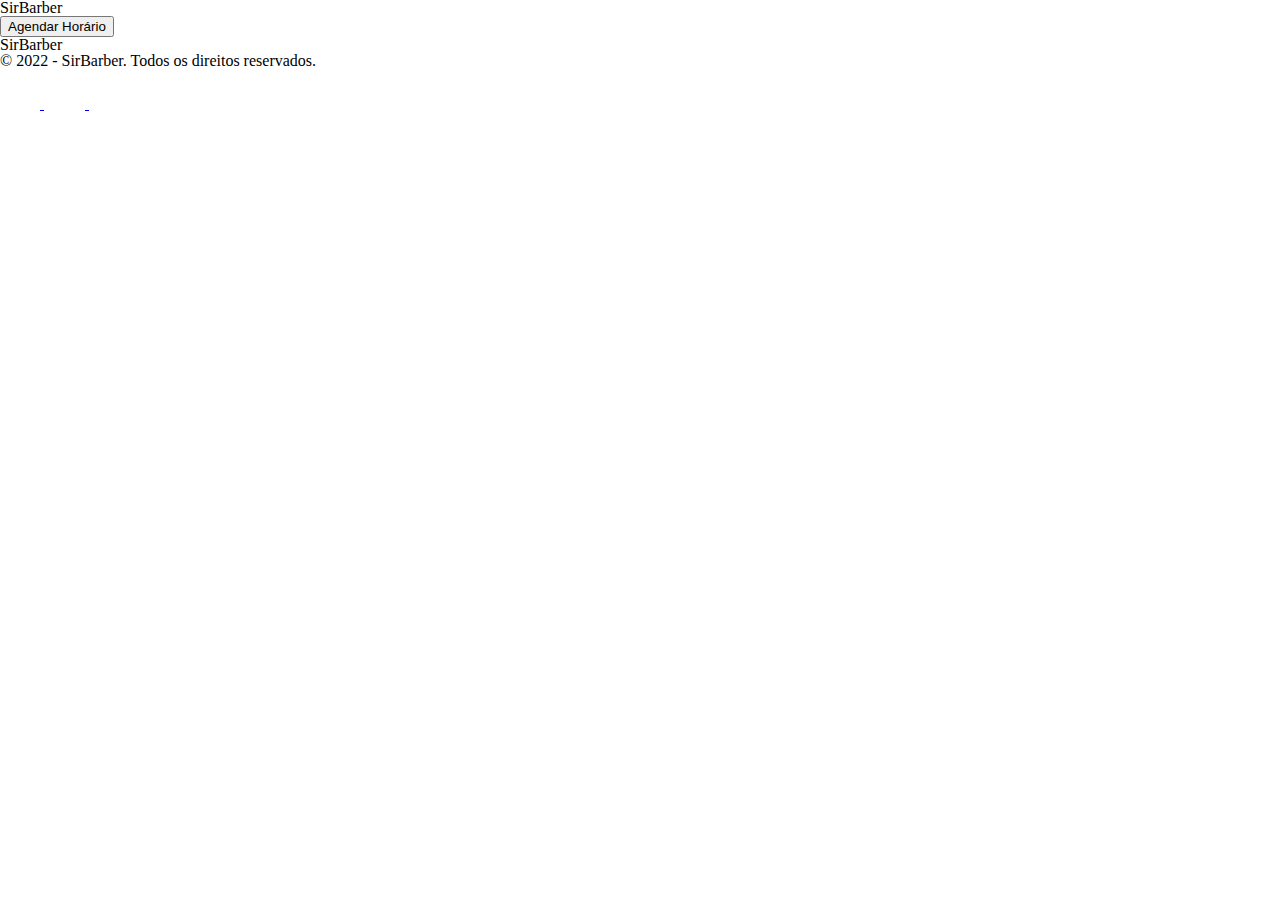
==== barbearia/index.html @ 73e40afb "define main page structure" ====
<!DOCTYPE html>
<html lang="pt-BR">
<head>
    <meta charset="UTF-8">
    <meta http-equiv="X-UA-Compatible" content="IE=edge">
    <meta name="viewport" content="width=device-width, initial-scale=1.0">

    <link rel="preconnect" href="https://fonts.googleapis.com">
    <link rel="preconnect" href="https://fonts.gstatic.com" crossorigin>
    <link href="https://fonts.googleapis.com/css2?family=Manrope:wght@400;800&display=swap" rel="stylesheet"> 
    
    <link rel="stylesheet" href="./css/reset.css">
    <link rel="stylesheet" href="./css/main.css">

    <title>Barbearia</title>
</head>
<body>
    <header>
        <div>SirBarber</div>
        <button class="btn">Agendar Horário</button>
    </header>

    <main>

    </main>

    <footer>
        <div>
            <div>SirBarber</div>
            <span> &copy; 2022 - SirBarber. Todos os direitos reservados.</span>
        </div>
        <div>
            <a href="http://instagramcom">
                <svg width="40" height="40" viewBox="0 0 40 40" fill="none" xmlns="http://www.w3.org/2000/svg">
                    <path d="M27.2361 15.4582C26.9661 15.7283 26.5998 15.88 26.2179 15.88C25.8359 15.88 25.4697 15.7283 25.1996 15.4582C24.9296 15.1882 24.7779 14.8219 24.7779 14.44C24.7779 14.0581 24.9296 13.6918 25.1996 13.4218C25.4697 13.1517 25.8359 13 26.2179 13C26.5998 13 26.9661 13.1517 27.2361 13.4218C27.5062 13.6918 27.6579 14.0581 27.6579 14.44C27.6579 14.8219 27.5062 15.1882 27.2361 15.4582Z" fill="white"/>
                    <path fill-rule="evenodd" clip-rule="evenodd" d="M13.9999 20.602C13.9999 23.911 16.6909 26.602 19.9999 26.602C23.3089 26.602 25.9999 23.911 25.9999 20.602C25.9999 17.293 23.3089 14.602 19.9999 14.602C16.6909 14.602 13.9999 17.293 13.9999 20.602ZM16.9999 20.602C16.9999 18.947 18.3448 17.602 19.9999 17.602C21.6549 17.602 22.9999 18.947 22.9999 20.602C22.9999 22.257 21.6549 23.602 19.9999 23.602C18.3448 23.602 16.9999 22.257 16.9999 20.602Z" fill="white"/>
                    <path fill-rule="evenodd" clip-rule="evenodd" d="M7.99988 26C7.99988 29.084 10.9159 32 13.9999 32H25.9999C29.0839 32 31.9999 29.084 31.9999 26V14C31.9999 10.916 29.0839 8 25.9999 8H13.9999C10.9159 8 7.99988 10.916 7.99988 14V26ZM10.9999 14C10.9999 12.598 12.5979 11 13.9999 11H25.9999C27.4019 11 28.9999 12.598 28.9999 14V26C28.9999 27.402 27.4019 29 25.9999 29H13.9999C12.5699 29 10.9999 27.43 10.9999 26V14Z" fill="white"/>
                    </svg>                                        
            </a>
            <a href="http://facebook.com">
                <svg width="41" height="40" viewBox="0 0 41 40" fill="none" xmlns="http://www.w3.org/2000/svg">
                    <path d="M32.3333 20.0026C32.3338 17.7092 31.6771 15.4638 30.4409 13.532C29.2048 11.6003 27.441 10.0633 25.3584 9.10287C23.2758 8.14249 20.9617 7.799 18.6899 8.11307C16.4181 8.42714 14.2839 9.38562 12.54 10.875C10.7961 12.3644 9.5155 14.3224 8.84985 16.517C8.18419 18.7116 8.16137 21.0511 8.78407 23.2583C9.40677 25.4655 10.6489 27.448 12.3634 28.9712C14.078 30.4943 16.193 31.4943 18.4583 31.8526V23.4706H15.4123V20.0026H18.4583V17.3576C18.3928 16.7404 18.464 16.1163 18.6665 15.5296C18.8691 14.9429 19.1982 14.4079 19.6305 13.9625C20.0629 13.5171 20.5878 13.1722 21.1682 12.9522C21.7486 12.7323 22.3703 12.6426 22.9893 12.6896C23.8893 12.7016 24.7873 12.7796 25.6763 12.9236V15.8806H24.1643C23.9067 15.8468 23.6448 15.8714 23.398 15.9526C23.1512 16.0337 22.9259 16.1694 22.7386 16.3494C22.5513 16.5295 22.407 16.7494 22.3162 16.9928C22.2254 17.2362 22.1906 17.4969 22.2143 17.7556V20.0056H25.5423L25.0103 23.4736H22.2083V31.8606C25.0317 31.414 27.603 29.9741 29.4591 27.8002C31.3153 25.6263 32.3345 22.8612 32.3333 20.0026Z" fill="white"/>
                </svg>                    
            </a>
            <a href="http://twitter.com">
                <svg width="41" height="40" viewBox="0 0 41 40" fill="none" xmlns="http://www.w3.org/2000/svg">
                    <path d="M32.6666 12.25C31.7666 12.7 30.8666 12.85 29.8166 13C30.8666 12.4 31.6166 11.5 31.9166 10.3C31.0166 10.9 29.9666 11.2 28.7666 11.5C27.8666 10.6 26.5166 10 25.1666 10C22.6166 10 20.3666 12.25 20.3666 14.95C20.3666 15.4 20.3666 15.7 20.5166 16C16.4666 15.85 12.7166 13.9 10.3166 10.9C9.86663 11.65 9.71663 12.4 9.71663 13.45C9.71663 15.1 10.6166 16.6 11.9666 17.5C11.2166 17.5 10.4666 17.2 9.71663 16.9C9.71663 19.3 11.3666 21.25 13.6166 21.7C13.1666 21.85 12.7166 21.85 12.2666 21.85C11.9666 21.85 11.6666 21.85 11.3666 21.7C11.9666 23.65 13.7666 25.15 16.0166 25.15C14.3666 26.5 12.2666 27.25 9.86663 27.25H8.66663C10.9166 28.6 13.4666 29.5 16.1666 29.5C25.1666 29.5 30.1166 22 30.1166 15.55V14.95C31.1666 14.2 32.0666 13.3 32.6666 12.25Z" fill="white"/>
                </svg>                                       
            </a>
        </div>
    </footer>

</body>
</html>
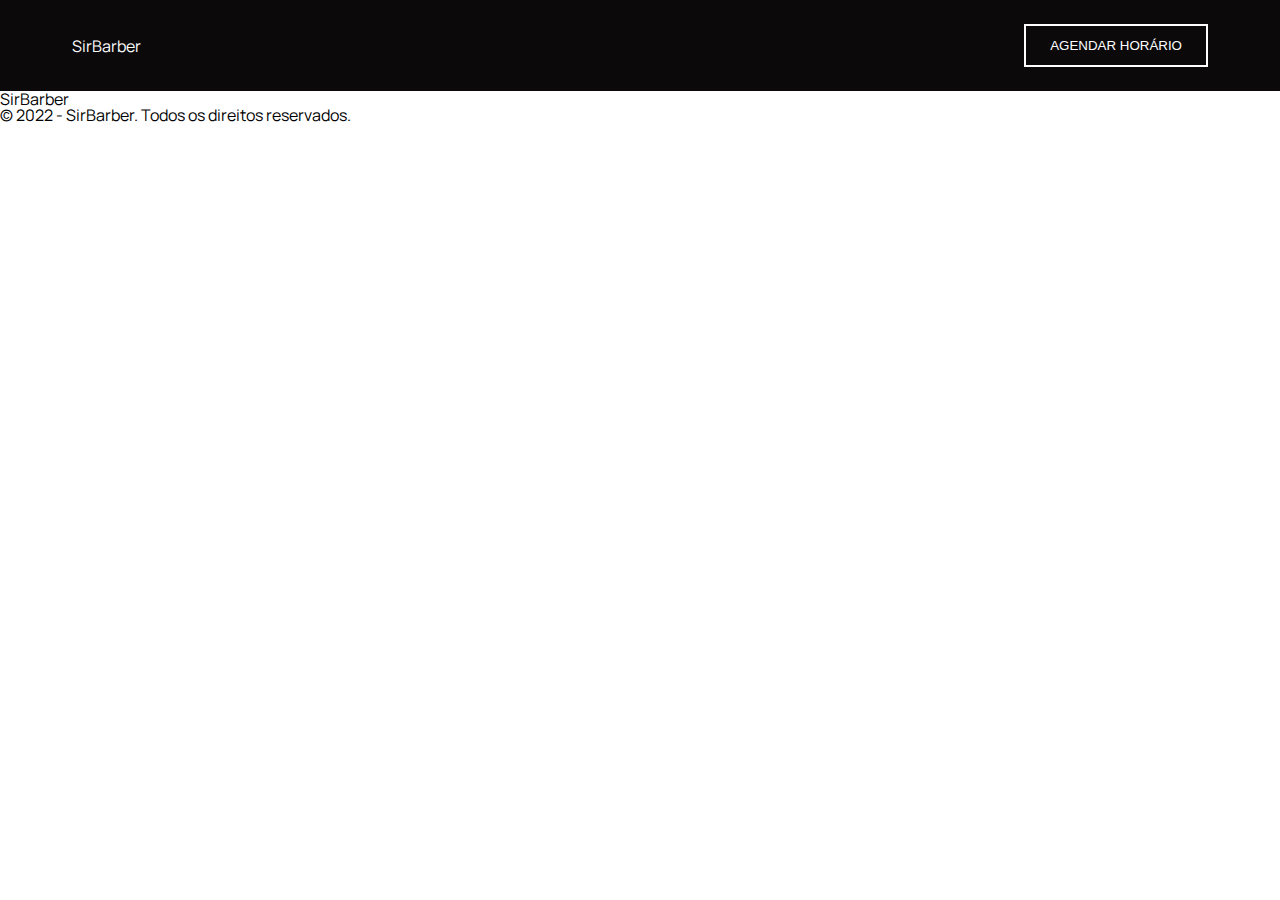
==== commit 570c069b: "add header container" ====
--- a/barbearia/index.html
+++ b/barbearia/index.html
@@ -16,8 +16,10 @@
 </head>
 <body>
     <header>
-        <div>SirBarber</div>
-        <button class="btn">Agendar Horário</button>
+        <div class="container header">
+            <div>SirBarber</div>
+            <button class="btn">Agendar Horário</button>
+        </div>
     </header>
 
     <main>
--- a/barbearia/css/main.css
+++ b/barbearia/css/main.css
@@ -0,0 +1,29 @@
+/* GENERICO */
+body{
+    font-family: 'Manrope', sans-serif;
+}
+
+.btn{
+    padding: 12px 24px;
+    background-color: transparent;
+    color: #FFFFFF;
+    border: 2px solid #FFFFFF;
+    text-transform: uppercase;
+}
+
+.container{
+    max-width: 1280px;
+
+}
+
+/* LAYOUT */
+
+.header {
+    background-color: #0B090A;
+    padding: 24px 72px;
+    color: #FFFFFF;
+
+    display: flex;
+    justify-content: space-between; /* alinha na horizontal */
+    align-items: center; /* alinha na vertical */ /*inverte ao usar column */
+}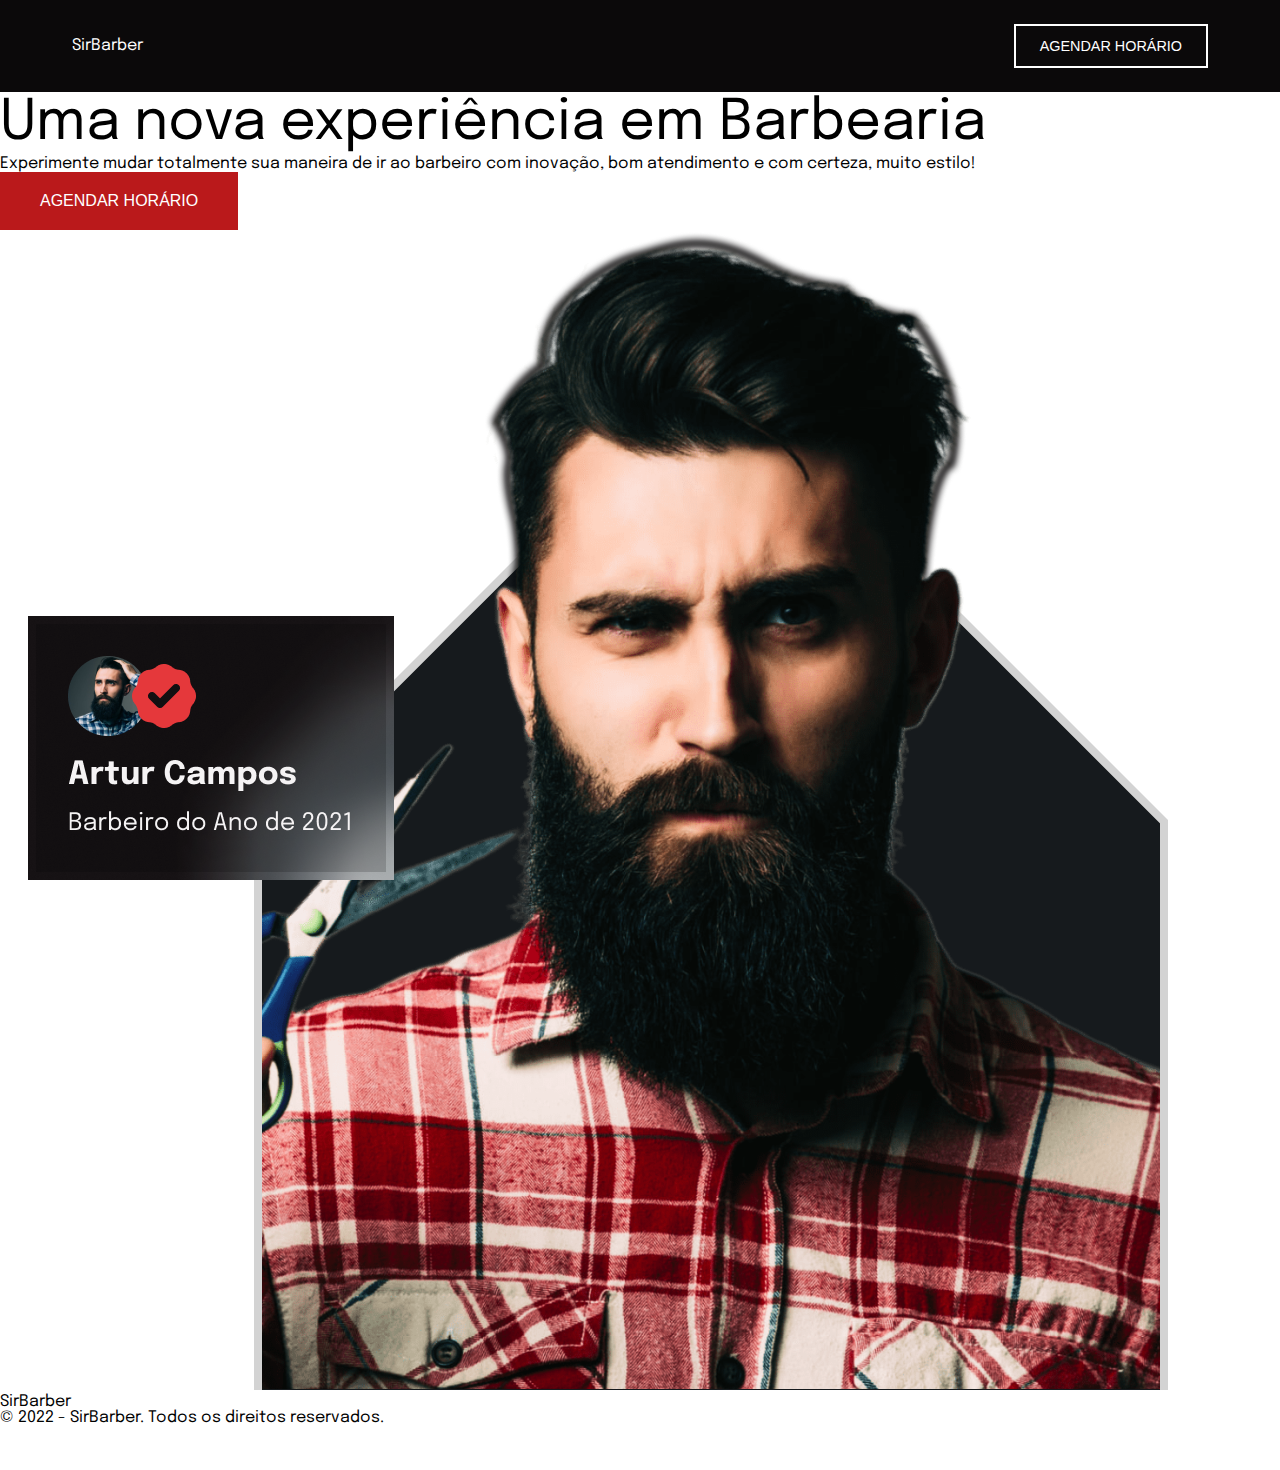
==== commit 4d94347f: "update styles" ====
--- a/barbearia/index.html
+++ b/barbearia/index.html
@@ -7,7 +7,7 @@
 
     <link rel="preconnect" href="https://fonts.googleapis.com">
     <link rel="preconnect" href="https://fonts.gstatic.com" crossorigin>
-    <link href="https://fonts.googleapis.com/css2?family=Manrope:wght@400;800&display=swap" rel="stylesheet"> 
+    <link href="https://fonts.googleapis.com/css2?family=Epilogue:wght@400;700&display=swap" rel="stylesheet">
     
     <link rel="stylesheet" href="./css/reset.css">
     <link rel="stylesheet" href="./css/main.css">
@@ -15,14 +15,25 @@
     <title>Barbearia</title>
 </head>
 <body>
-    <header>
+    <header id="header-container">
         <div class="container header">
             <div>SirBarber</div>
-            <button class="btn">Agendar Horário</button>
+            <button class="btn btn-sm btn-outline">Agendar Horário</button>
         </div>
     </header>
 
     <main>
+        <section id="hero">
+            <div class="hero-text">
+                <h1 class="hero-text__title">Uma nova experiência em Barbearia</h1>
+                <p>Experimente mudar totalmente sua maneira de ir ao barbeiro com inovação, bom atendimento e com certeza, muito estilo!</p>
+                <button class="btn btn-primary ">Agendar Horário</button>
+            </div>
+
+            <div class="hero-img">
+                <img src="./img/img-hero-barber-desktop.png"
+            </div>
+        </section>
 
     </main>
 
--- a/barbearia/css/main.css
+++ b/barbearia/css/main.css
@@ -1,29 +1,47 @@
 /* GENERICO */
 body{
-    font-family: 'Manrope', sans-serif;
+    font-family: 'Epilogue', sans-serif;
 }
 
 .btn{
+    padding: 20px 40px;
+    color: #FFFFFF;
+    text-transform: uppercase;
+    font-size: 1rem;
+}
+.btn-sm{
     padding: 12px 24px;
+    font-size: 0.9rem;
+}
+
+.btn-primary{
+    background-color: #ba191b;
+}
+.btn-outline{
+    border: 2px solid #FFFFFF;
     background-color: transparent;
-    color: #FFFFFF;
-    border: 2px solid #FFFFFF;
-    text-transform: uppercase;
 }
 
 .container{
     max-width: 1280px;
-
+    margin: 0 auto; /* divide o espaço igualmente nas laterias (0 é topo e fundo sem espaço) */
 }
 
 /* LAYOUT */
-
+#header-container{
+    background-color: #0B090A;
+}
 .header {
-    background-color: #0B090A;
     padding: 24px 72px;
     color: #FFFFFF;
 
     display: flex;
     justify-content: space-between; /* alinha na horizontal */
     align-items: center; /* alinha na vertical */ /*inverte ao usar column */
+}
+
+/* HERO SECTION  */
+.hero-text__title{
+    font-size: 56px;
+    line-height: 64px;
 }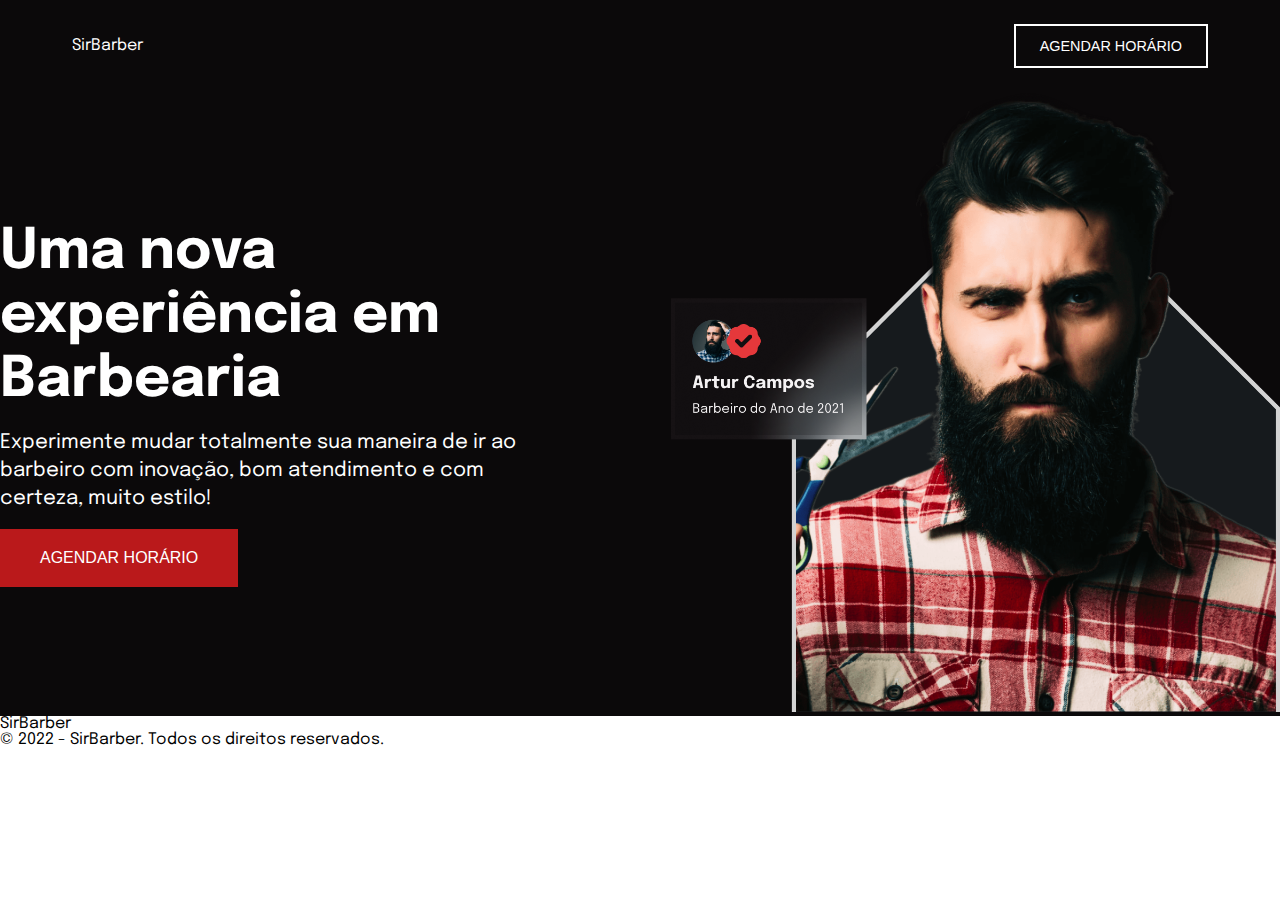
==== commit 90a6d5ab: "finish hero section style" ====
--- a/barbearia/index.html
+++ b/barbearia/index.html
@@ -23,15 +23,16 @@
     </header>
 
     <main>
-        <section id="hero">
-            <div class="hero-text">
-                <h1 class="hero-text__title">Uma nova experiência em Barbearia</h1>
-                <p>Experimente mudar totalmente sua maneira de ir ao barbeiro com inovação, bom atendimento e com certeza, muito estilo!</p>
-                <button class="btn btn-primary ">Agendar Horário</button>
-            </div>
-
-            <div class="hero-img">
-                <img src="./img/img-hero-barber-desktop.png"
+        <section id="hero-container">
+            <div class="container hero">
+                <div class="hero-text">
+                    <h1 class="hero-text__title">Uma nova experiência em Barbearia</h1>
+                    <p class="hero-text__subtitle">Experimente mudar totalmente sua maneira de ir ao barbeiro com inovação, bom atendimento e com certeza, muito estilo!</p>
+                    <button class="btn btn-primary ">Agendar Horário</button>
+                </div>
+                <div class="hero-img">
+                    <img src="./img/img-hero-barber-desktop.png"
+                </div>
             </div>
         </section>
 
--- a/barbearia/css/main.css
+++ b/barbearia/css/main.css
@@ -41,7 +41,41 @@
 }
 
 /* HERO SECTION  */
+#hero-container{
+    background-color: #0B090A;
+    color:#FFFFFF;
+
+}
+
+.hero {
+    display: flex;
+    align-items: center;
+    gap: 32px;
+}
+
+.hero-text, .hero-img{
+    flex: 1;
+}
+
+.hero-img img{
+    max-width: 100%;
+}
+
+.hero-text{
+    display: flex;
+    flex-direction: column;
+    align-items: flex-start;
+    gap: 16px;
+}
+
 .hero-text__title{
     font-size: 56px;
     line-height: 64px;
+    font-weight: 700;
+}
+
+.hero-text__subtitle{
+    font-size: 20px;
+    line-height: 28px;
+    max-width: 520px;
 }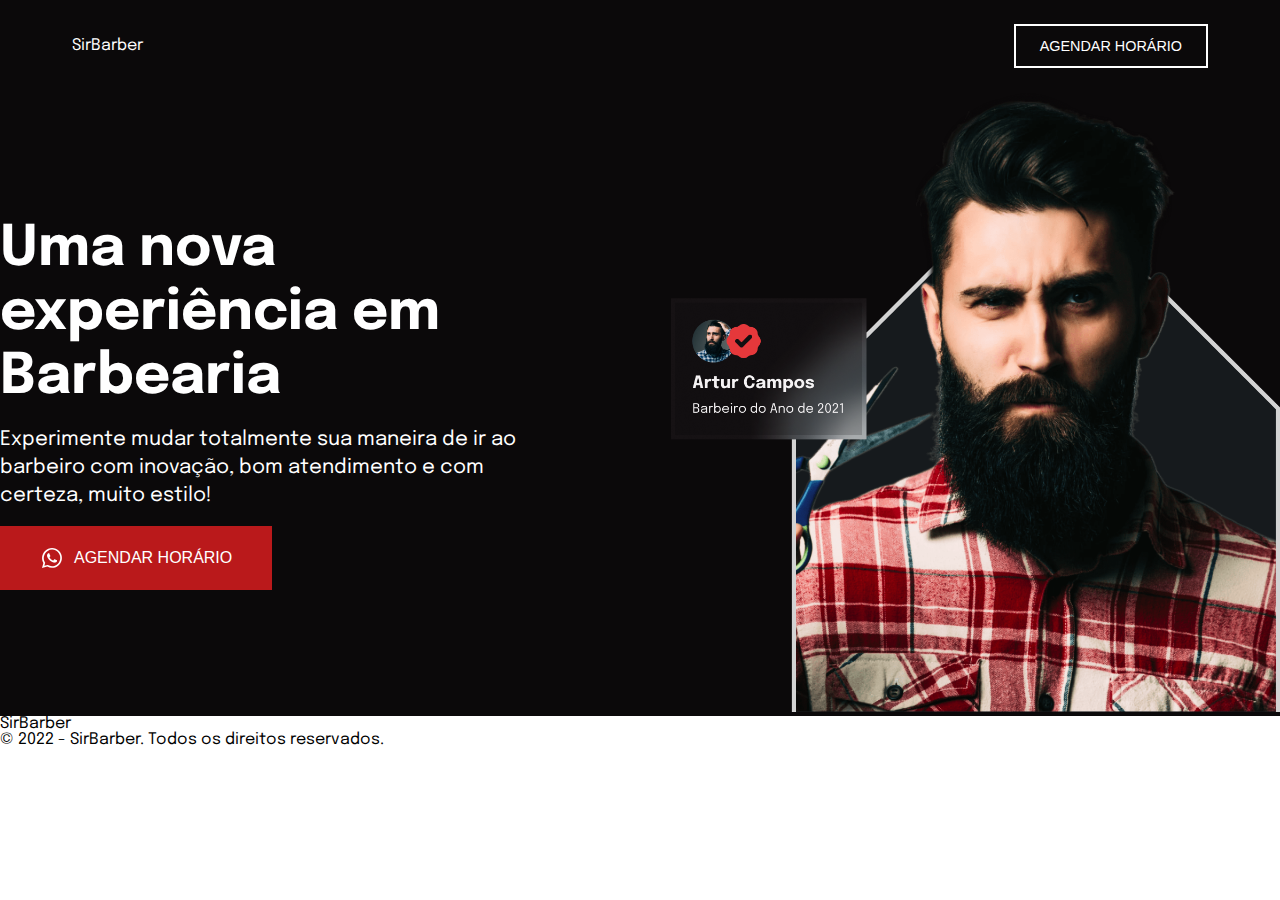
==== commit 6d7073a1: "adds wpp logo inside btn" ====
--- a/barbearia/index.html
+++ b/barbearia/index.html
@@ -28,7 +28,13 @@
                 <div class="hero-text">
                     <h1 class="hero-text__title">Uma nova experiência em Barbearia</h1>
                     <p class="hero-text__subtitle">Experimente mudar totalmente sua maneira de ir ao barbeiro com inovação, bom atendimento e com certeza, muito estilo!</p>
-                    <button class="btn btn-primary ">Agendar Horário</button>
+                    <button class="btn btn-primary ">
+                        <svg width="24" height="24" viewBox="0 0 24 24" fill="none" xmlns="http://www.w3.org/2000/svg">
+                            <path d="M16.6004 14C16.4004 13.9 15.1004 13.3 14.9004 13.2C14.7004 13.1 14.5004 13.1 14.3004 13.3C14.1004 13.5 13.7004 14.1 13.5004 14.3C13.4004 14.5 13.2004 14.5 13.0004 14.4C12.3004 14.1 11.6004 13.7 11.0004 13.2C10.5004 12.7 10.0004 12.1 9.60039 11.5C9.50039 11.3 9.60039 11.1 9.70039 11C9.80039 10.9 9.90039 10.7 10.1004 10.6C10.2004 10.5 10.3004 10.3 10.3004 10.2C10.4004 10.1 10.4004 9.90004 10.3004 9.80004C10.2004 9.70004 9.70039 8.50004 9.50039 8.00004C9.40039 7.30004 9.20039 7.30004 9.00039 7.30004C8.90039 7.30004 8.70039 7.30004 8.50039 7.30004C8.30039 7.30004 8.00039 7.50004 7.90039 7.60004C7.30039 8.20004 7.00039 8.90004 7.00039 9.70004C7.10039 10.6 7.40039 11.5 8.00039 12.3C9.10039 13.9 10.5004 15.2 12.2004 16C12.7004 16.2 13.1004 16.4 13.6004 16.5C14.1004 16.7 14.6004 16.7 15.2004 16.6C15.9004 16.5 16.5004 16 16.9004 15.4C17.1004 15 17.1004 14.6 17.0004 14.2C17.0004 14.2 16.8004 14.1 16.6004 14ZM19.1004 4.90004C15.2004 1.00004 8.90039 1.00004 5.00039 4.90004C1.80039 8.10004 1.20039 13 3.40039 16.9L2.00039 22L7.30039 20.6C8.80039 21.4 10.4004 21.8 12.0004 21.8C17.5004 21.8 21.9004 17.4 21.9004 11.9C22.0004 9.30004 20.9004 6.80004 19.1004 4.90004ZM16.4004 18.9C15.1004 19.7 13.6004 20.2 12.0004 20.2C10.5004 20.2 9.10039 19.8 7.80039 19.1L7.50039 18.9L4.40039 19.7L5.20039 16.7L5.00039 16.4C2.60039 12.4 3.80039 7.40004 7.70039 4.90004C11.6004 2.40004 16.6004 3.70004 19.0004 7.50004C21.4004 11.4 20.3004 16.5 16.4004 18.9Z" fill="white"/>
+                            </svg>
+                            
+                        Agendar Horário
+                    </button>
                 </div>
                 <div class="hero-img">
                     <img src="./img/img-hero-barber-desktop.png"
--- a/barbearia/css/main.css
+++ b/barbearia/css/main.css
@@ -16,6 +16,10 @@
 
 .btn-primary{
     background-color: #ba191b;
+
+    display: flex;
+    align-items: center;
+    gap: 10px;
 }
 .btn-outline{
     border: 2px solid #FFFFFF;
@@ -78,4 +82,4 @@
     font-size: 20px;
     line-height: 28px;
     max-width: 520px;
-}+}
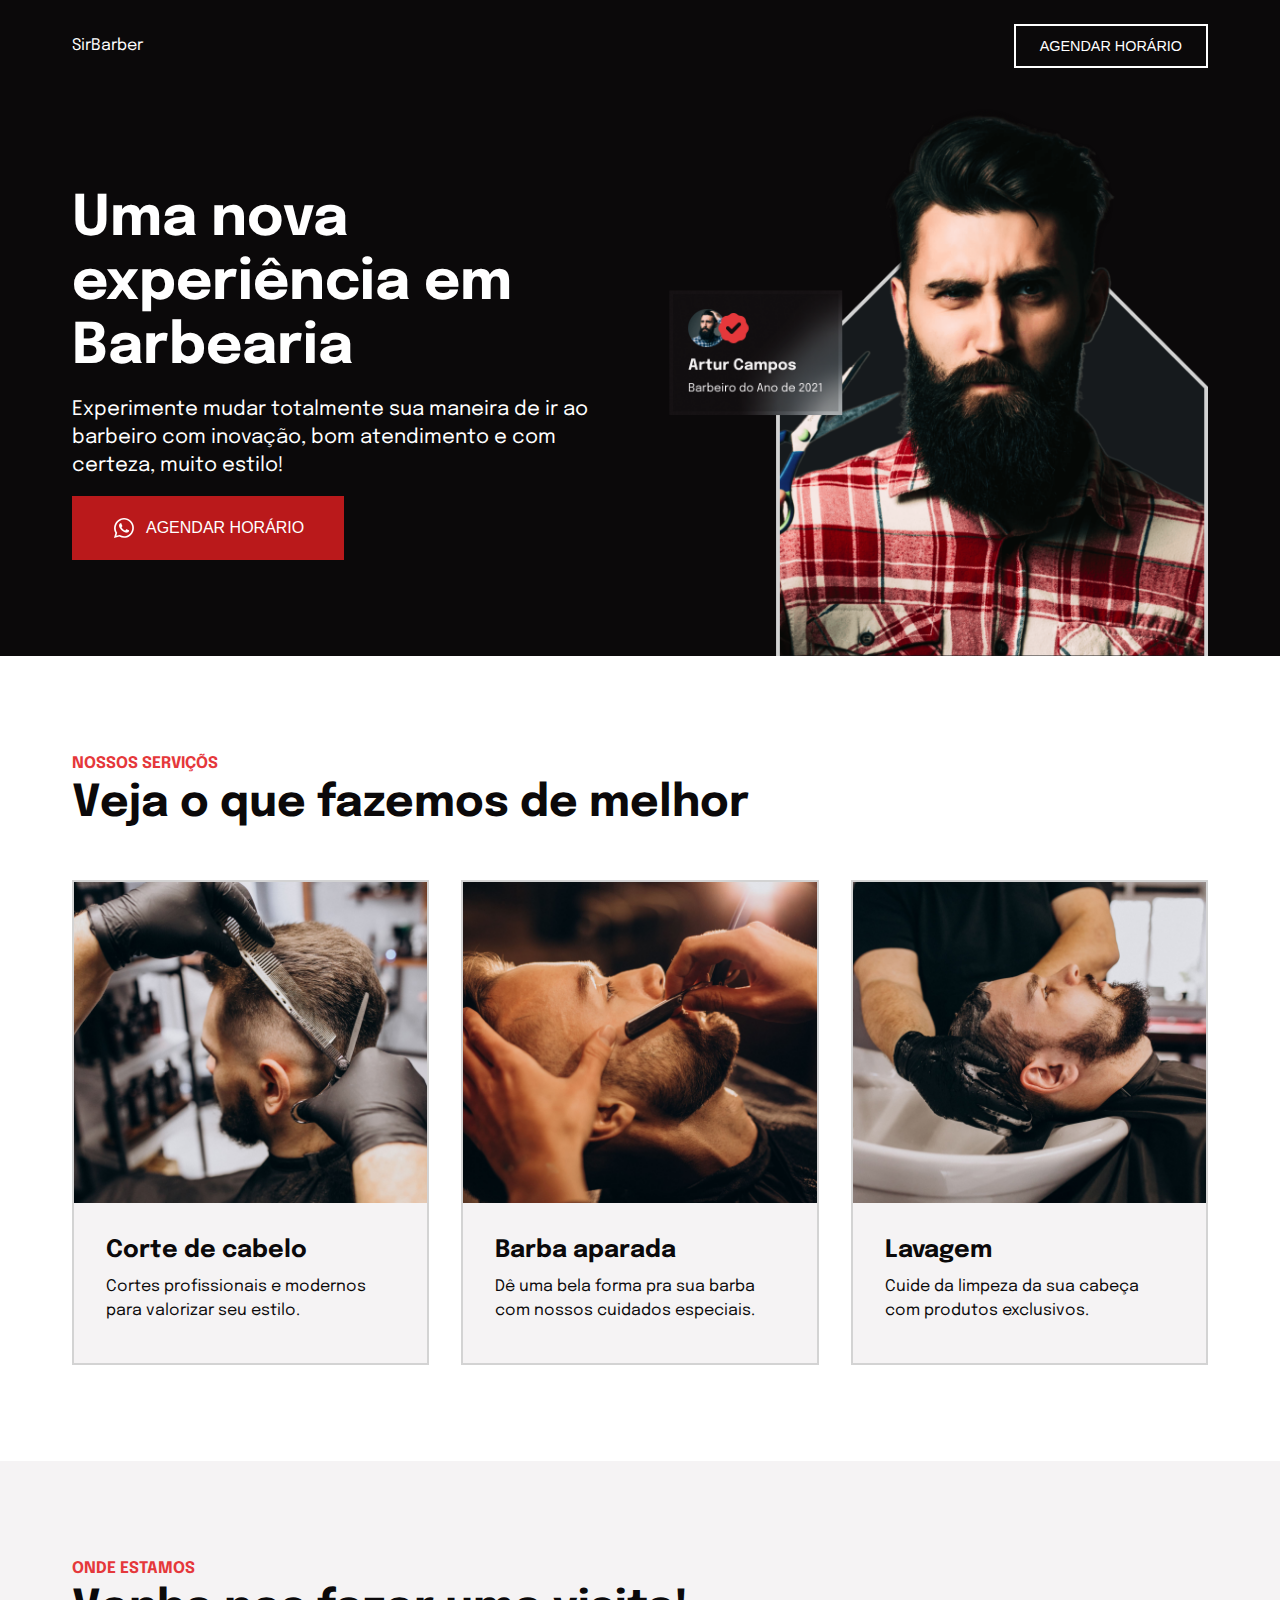
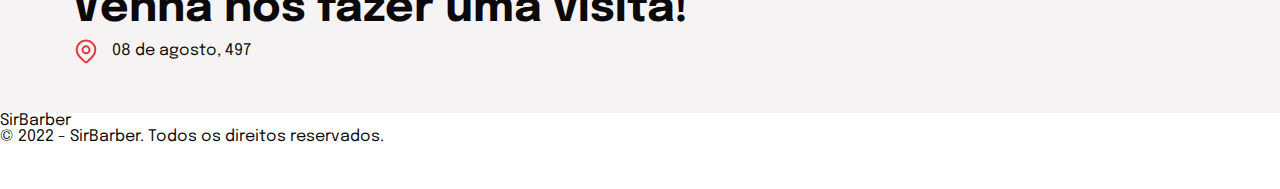
==== commit e1245794: "adds services list and location list" ====
--- a/barbearia/index.html
+++ b/barbearia/index.html
@@ -42,6 +42,60 @@
             </div>
         </section>
 
+        <section id="services-container">
+            <div class="container services">
+                <header>
+                    <span class="overtitle">Nossos Serviçõs</span>
+                    <h2 class="title">Veja o que fazemos de melhor</h2>
+                </header>
+                <div class="services-list">
+
+                    <div class="service-card">
+                        <img src="./img/img-card-01-desktop.png" />
+                        <div class="service-card__text">
+                            <h3>Corte de cabelo</h3>
+                            <p>Cortes profissionais e modernos para valorizar seu estilo.</p>
+                        </div>
+                    </div>
+
+                    <div class="service-card">
+                        <img src="./img/img-card-02-desktop.png" />
+                        <div class="service-card__text">
+                            <h3>Barba aparada</h3>
+                            <p>Dê uma bela forma pra sua barba com nossos cuidados especiais. </p>
+                        </div>
+                    </div>
+
+                    <div class="service-card">
+                        <img src="./img/img-card-03-desktop.png" />
+                        <div class="service-card__text">
+                            <h3>Lavagem</h3>
+                            <p>Cuide da limpeza da sua cabeça com produtos exclusivos.</p>
+                        </div>
+                    </div>
+
+                </div>
+            </div>
+        </section>
+
+        <section id="location-container">
+            <div class="container location">
+                <header>
+                    <span class="overtitle">ONDE ESTAMOS</span>
+                    <h2 class="title">Venha nos fazer uma visita!</h2>
+                    <address>
+                        <svg width="28" height="28" viewBox="0 0 28 28" fill="none" xmlns="http://www.w3.org/2000/svg">
+                            <path d="M20.5997 19.433C19.451 20.5817 16.9847 23.048 15.4137 24.6189C14.6327 25.4 13.3679 25.4005 12.5868 24.6195C11.0427 23.0753 8.62592 20.6586 7.40033 19.433C3.75544 15.7881 3.75544 9.87856 7.40033 6.23367C11.0452 2.58878 16.9548 2.58878 20.5997 6.23367C24.2446 9.87856 24.2446 15.7881 20.5997 19.433Z" stroke="#E5383B" stroke-width="2" stroke-linecap="round" stroke-linejoin="round"/>
+                            <path d="M17.5 12.8333C17.5 14.7663 15.933 16.3333 14 16.3333C12.067 16.3333 10.5 14.7663 10.5 12.8333C10.5 10.9003 12.067 9.33333 14 9.33333C15.933 9.33333 17.5 10.9003 17.5 12.8333Z" stroke="#E5383B" stroke-width="2" stroke-linecap="round" stroke-linejoin="round"/>
+                            </svg>
+                            
+                        <span> 08 de agosto, 497</span>
+                    </address>
+                </header>
+            </div>
+        </section>
+
+
     </main>
 
     <footer>
--- a/barbearia/css/main.css
+++ b/barbearia/css/main.css
@@ -1,6 +1,7 @@
 /* GENERICO */
 body{
     font-family: 'Epilogue', sans-serif;
+    color: #0B090A;
 }
 
 .btn{
@@ -31,6 +32,19 @@
     margin: 0 auto; /* divide o espaço igualmente nas laterias (0 é topo e fundo sem espaço) */
 }
 
+.overtitle{
+    color: #E5383B;
+    font-size: 16px;
+    line-height: 24px;
+    font-weight: 700;
+    text-transform: uppercase;
+}
+
+.title{
+    font-size: 44px;
+    line-height: 56px;
+    font-weight: 700;
+}
 /* LAYOUT */
 #header-container{
     background-color: #0B090A;
@@ -48,7 +62,7 @@
 #hero-container{
     background-color: #0B090A;
     color:#FFFFFF;
-
+    padding: 0px 72px;
 }
 
 .hero {
@@ -57,19 +71,22 @@
     gap: 32px;
 }
 
-.hero-text, .hero-img{
+.hero-text{
     flex: 1;
+    display: flex;
+    flex-direction: column;
+    align-items: flex-start;
+    gap: 16px;
+    padding: 96px 0px;
+}
+
+.hero-img{
+    flex: 1;
+    align-self: flex-end;
 }
 
 .hero-img img{
     max-width: 100%;
-}
-
-.hero-text{
-    display: flex;
-    flex-direction: column;
-    align-items: flex-start;
-    gap: 16px;
 }
 
 .hero-text__title{
@@ -83,3 +100,58 @@
     line-height: 28px;
     max-width: 520px;
 }
+
+/* SERVICES SECTION */
+#services-container{
+    padding: 96px 72px;
+}
+
+.services-list{
+    margin-top: 48px;
+    display: flex;
+    gap: 32px;
+}
+
+.service-card{
+    background-color: #F5F3F4;
+    border: 2px solid #D3D3D3;
+    
+    /* width: 400px; */
+    
+}
+.service-card img{
+    width: 100%;
+}
+
+.service-card__text {
+    padding: 32px;
+}
+
+.service-card__text h3{
+    font-size: 24px;
+    font-weight: 700;
+    line-height: 32px;
+    margin-bottom: 8px;
+}
+
+.service-card__text p{
+    font-size: 16px;
+    line-height: 24px;
+    margin-bottom: 8px;
+}
+
+/* LOCATION SECTION */
+
+#location-container{
+    background-color: #F5F3F4;
+    padding: 48px 24px 0;
+}
+#location-container header{
+    padding: 48px;
+}
+
+#location-container address{
+    display: flex;
+    align-items: center;
+    gap: 12px;
+}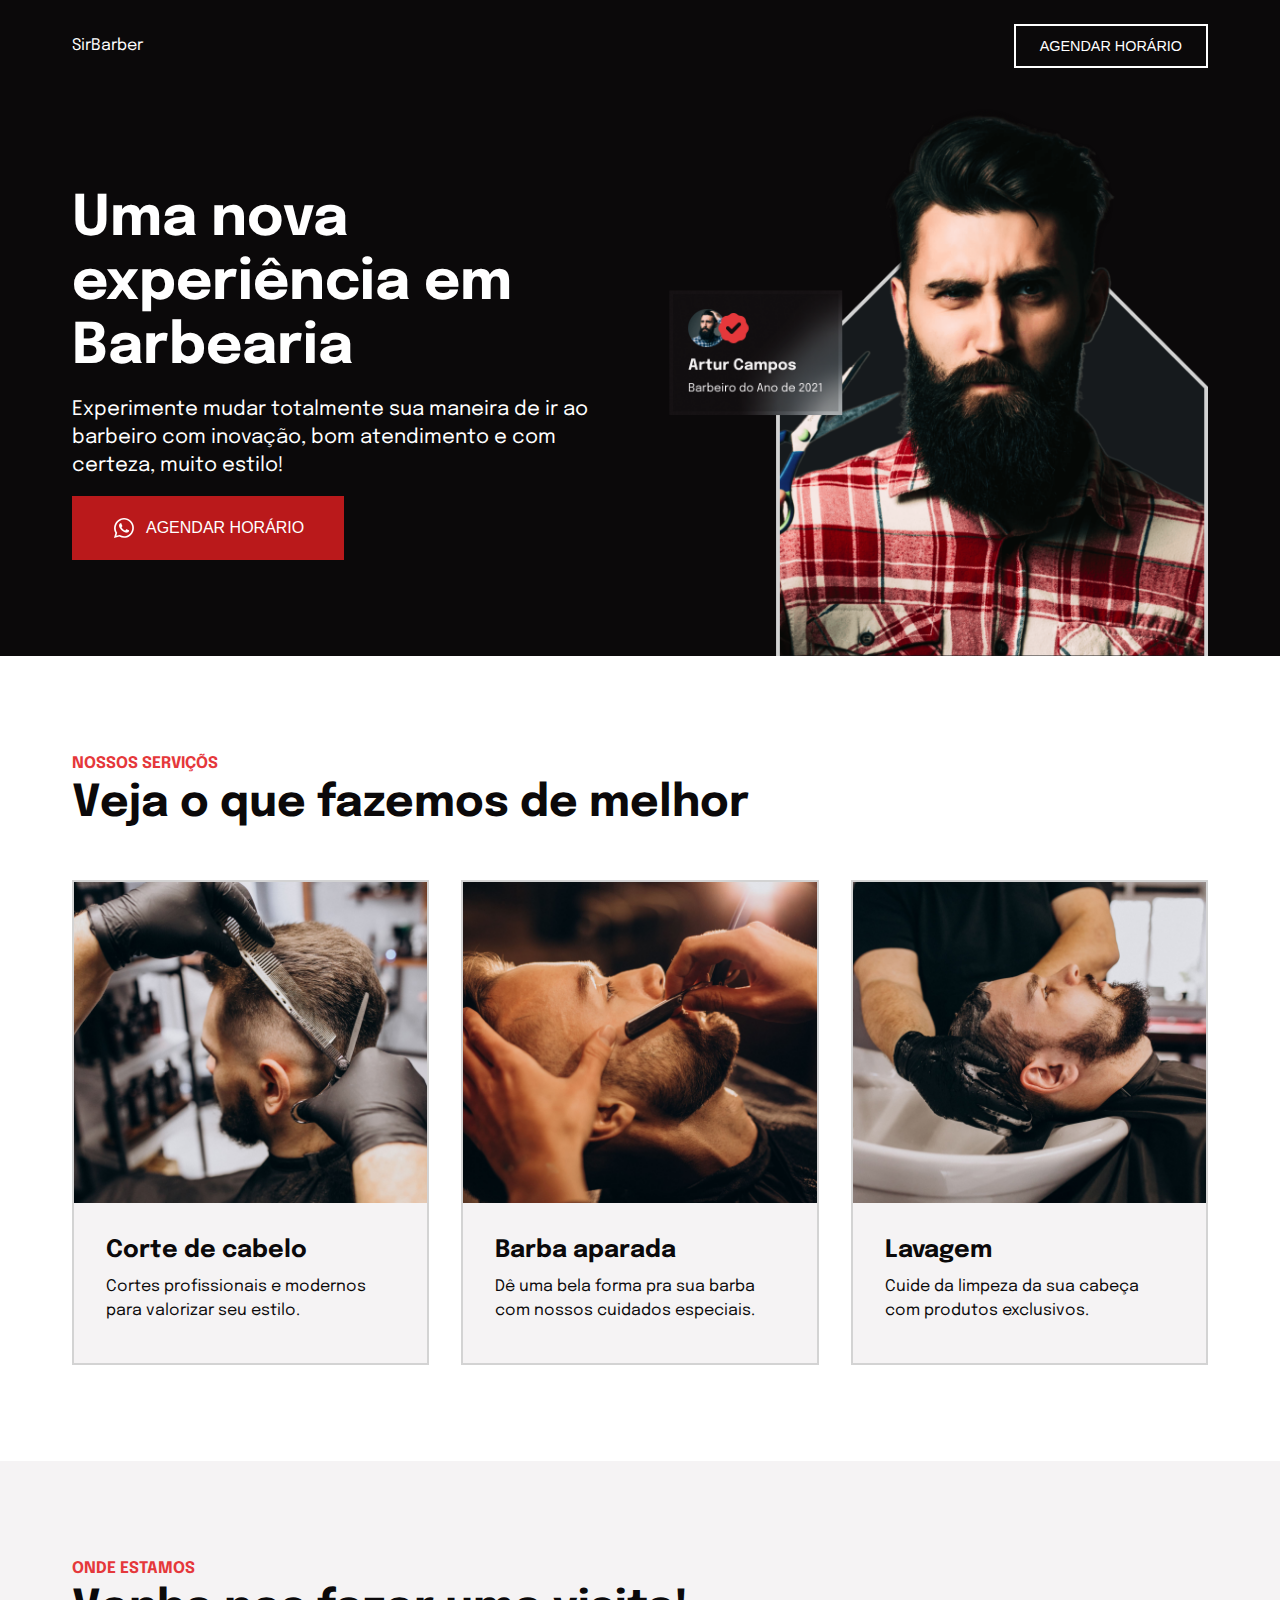
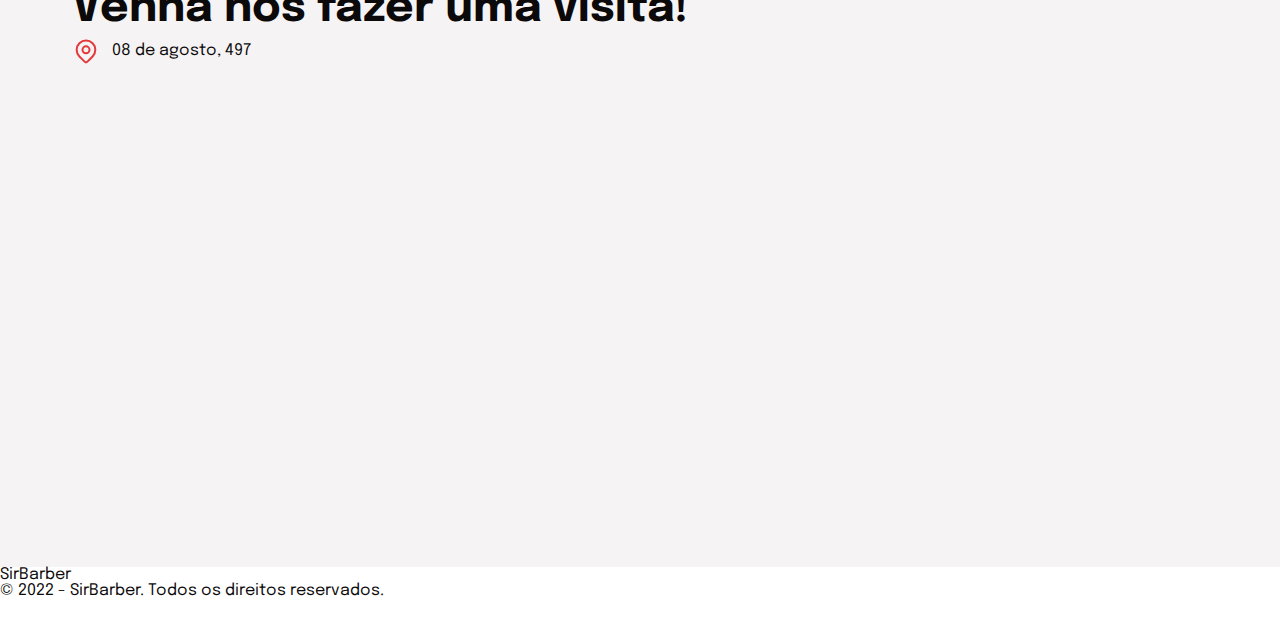
==== commit 6baf88c6: "add map and fix location container padding" ====
--- a/barbearia/index.html
+++ b/barbearia/index.html
@@ -93,6 +93,7 @@
                     </address>
                 </header>
             </div>
+            <iframe src="https://www.google.com/maps/embed?pb=!1m18!1m12!1m3!1d7523.834493766632!2d-44.24946293234824!3d-19.459134384334305!2m3!1f0!2f0!3f0!3m2!1i1024!2i768!4f13.1!3m3!1m2!1s0xa65a9fefd3bd19%3A0xe3a8db832a67911c!2sLagoa%20Paulino!5e0!3m2!1spt-BR!2sbr!4v1660495537555!5m2!1spt-BR!2sbr" width="600" height="450" style="border:0;" allowfullscreen="" loading="lazy" referrerpolicy="no-referrer-when-downgrade"></iframe>
         </section>
 
 
--- a/barbearia/css/main.css
+++ b/barbearia/css/main.css
@@ -144,10 +144,9 @@
 
 #location-container{
     background-color: #F5F3F4;
-    padding: 48px 24px 0;
 }
-#location-container header{
-    padding: 48px;
+#location-container .location{
+    padding: 96px 72px 48px;
 }
 
 #location-container address{
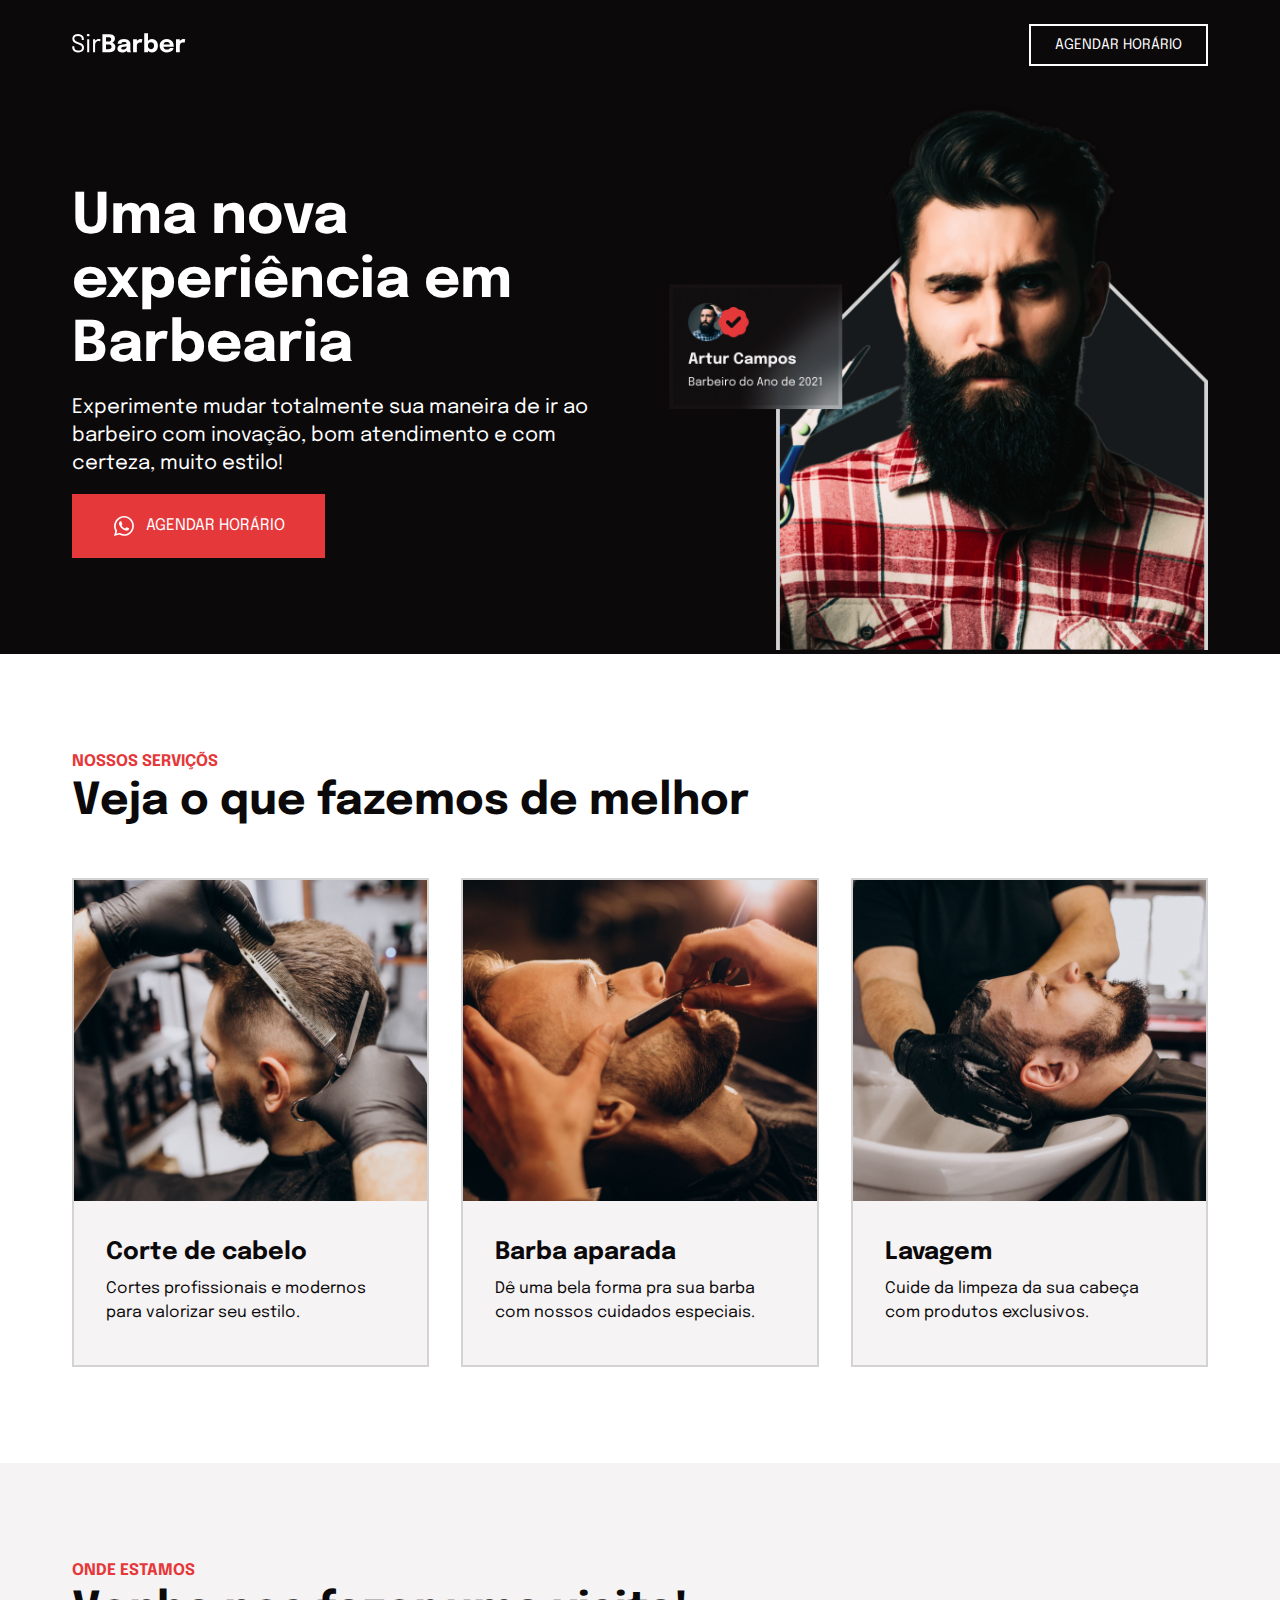
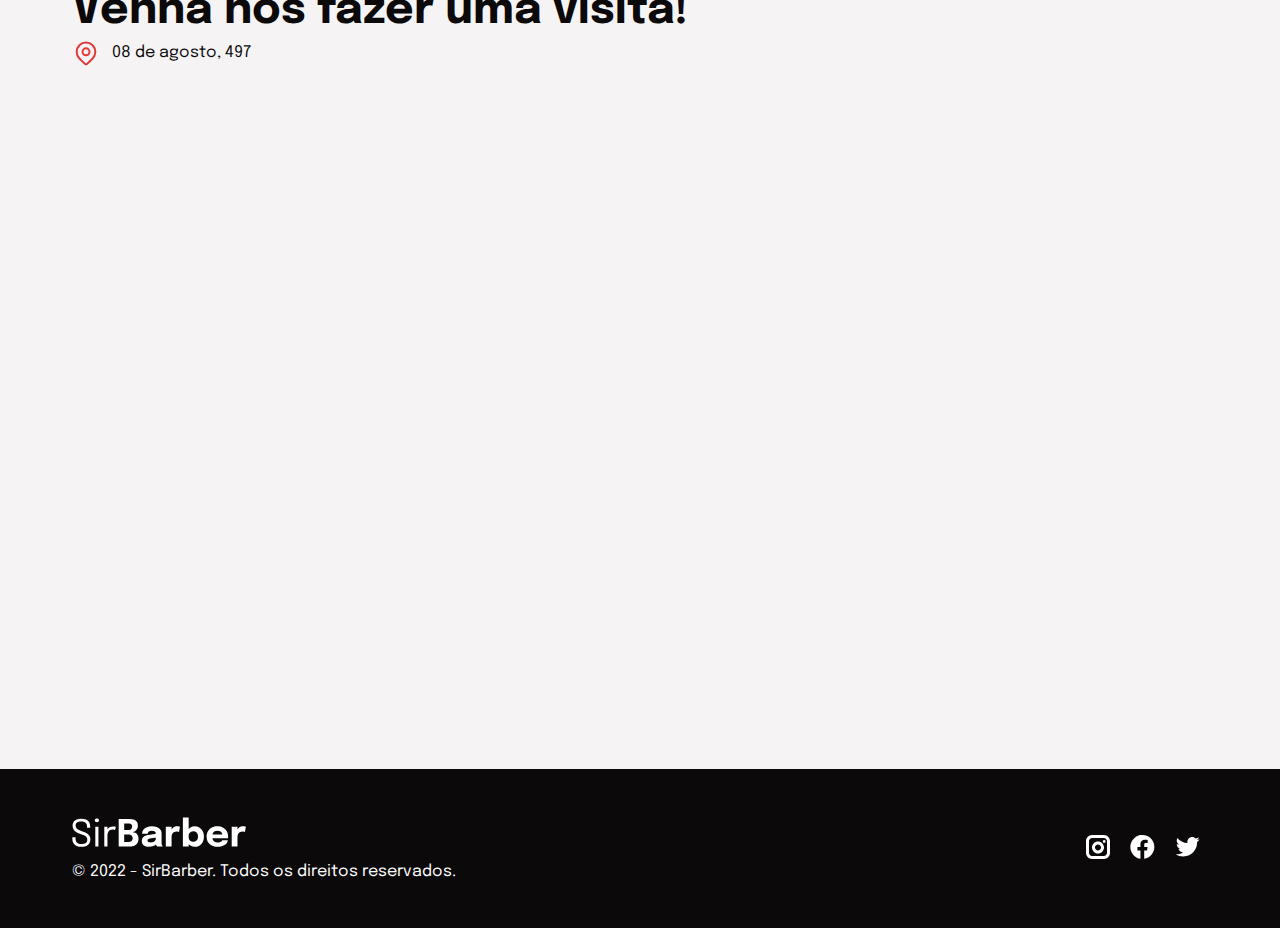
==== commit 48e00db2: "chore" ====
--- a/barbearia/index.html
+++ b/barbearia/index.html
@@ -17,24 +17,27 @@
 <body>
     <header id="header-container">
         <div class="container header">
-            <div>SirBarber</div>
-            <button class="btn btn-sm btn-outline">Agendar Horário</button>
+            <div>
+                <svg width="114" viewBox="0 0 113 20" fill="none" xmlns="http://www.w3.org/2000/svg">
+                <path d="M6.044 19.24C4.82 19.24 3.772 19.048 2.9 18.664C2.036 18.272 1.372 17.684 0.908 16.9C0.444 16.116 0.212 15.14 0.212 13.972C0.212 13.812 0.212 13.676 0.212 13.564C0.212 13.452 0.212 13.316 0.212 13.156H2.264C2.264 13.308 2.264 13.436 2.264 13.54C2.264 13.644 2.264 13.776 2.264 13.936C2.264 15.16 2.584 16.044 3.224 16.588C3.864 17.124 4.796 17.392 6.02 17.392C7.284 17.392 8.24 17.176 8.888 16.744C9.536 16.312 9.86 15.612 9.86 14.644C9.86 13.964 9.672 13.4 9.296 12.952C8.928 12.496 8.416 12.112 7.76 11.8C7.104 11.48 6.34 11.188 5.468 10.924C4.484 10.62 3.604 10.236 2.828 9.772C2.06 9.308 1.452 8.736 1.004 8.056C0.564 7.368 0.344 6.532 0.344 5.548C0.344 4.588 0.576 3.776 1.04 3.112C1.512 2.448 2.168 1.944 3.008 1.6C3.848 1.256 4.824 1.084 5.936 1.084C7.112 1.084 8.132 1.268 8.996 1.636C9.868 1.996 10.54 2.548 11.012 3.292C11.492 4.028 11.732 4.956 11.732 6.076C11.732 6.252 11.732 6.404 11.732 6.532C11.732 6.652 11.732 6.8 11.732 6.976H9.68C9.68 6.824 9.68 6.688 9.68 6.568C9.68 6.448 9.68 6.312 9.68 6.16C9.68 4.992 9.364 4.164 8.732 3.676C8.1 3.18 7.18 2.932 5.972 2.932C4.812 2.932 3.916 3.136 3.284 3.544C2.652 3.952 2.336 4.62 2.336 5.548C2.336 6.244 2.528 6.82 2.912 7.276C3.304 7.724 3.836 8.108 4.508 8.428C5.18 8.74 5.948 9.04 6.812 9.328C7.86 9.672 8.76 10.064 9.512 10.504C10.272 10.936 10.852 11.476 11.252 12.124C11.66 12.772 11.864 13.588 11.864 14.572C11.864 15.556 11.628 16.396 11.156 17.092C10.692 17.788 10.024 18.32 9.152 18.688C8.288 19.056 7.252 19.24 6.044 19.24ZM15.0419 19V6.256H17.0579V19H15.0419ZM16.0619 3.328C15.6859 3.328 15.3579 3.224 15.0779 3.016C14.8059 2.8 14.6699 2.508 14.6699 2.14C14.6699 1.78 14.8059 1.496 15.0779 1.288C15.3579 1.072 15.6859 0.964 16.0619 0.964C16.4379 0.964 16.7619 1.072 17.0339 1.288C17.3059 1.496 17.4419 1.78 17.4419 2.14C17.4419 2.508 17.3059 2.8 17.0339 3.016C16.7619 3.224 16.4379 3.328 16.0619 3.328ZM20.8516 19V6.256H22.8916V10.168L22.2196 9.928C22.2676 9.456 22.3876 8.992 22.5796 8.536C22.7716 8.072 23.0356 7.656 23.3716 7.288C23.7156 6.912 24.1436 6.616 24.6556 6.4C25.1676 6.176 25.7676 6.064 26.4556 6.064C26.9676 6.064 27.3836 6.108 27.7036 6.196C28.0316 6.276 28.2356 6.34 28.3156 6.388L27.7876 8.392C27.7076 8.336 27.5436 8.264 27.2956 8.176C27.0556 8.088 26.7116 8.044 26.2636 8.044C25.5996 8.044 25.0476 8.164 24.6076 8.404C24.1756 8.644 23.8316 8.964 23.5756 9.364C23.3276 9.756 23.1516 10.184 23.0476 10.648C22.9436 11.112 22.8916 11.572 22.8916 12.028V19H20.8516ZM37.1319 1.3C38.3719 1.3 39.3879 1.472 40.1799 1.816C40.9799 2.16 41.5719 2.656 41.9559 3.304C42.3399 3.944 42.5319 4.7 42.5319 5.572C42.5319 6.444 42.3599 7.188 42.0159 7.804C41.6719 8.412 41.2359 8.884 40.7079 9.22C40.1799 9.548 39.6439 9.732 39.0999 9.772C39.6679 9.788 40.2519 9.936 40.8519 10.216C41.4519 10.488 41.9559 10.932 42.3639 11.548C42.7719 12.156 42.9759 12.968 42.9759 13.984C42.9759 14.944 42.7799 15.804 42.3879 16.564C42.0039 17.316 41.3839 17.912 40.5279 18.352C39.6719 18.784 38.5279 19 37.0959 19H30.1359V1.3H37.1319ZM33.6999 9.496L32.4639 8.452H35.9919C36.9359 8.452 37.6439 8.252 38.1159 7.852C38.5879 7.444 38.8239 6.896 38.8239 6.208C38.8239 5.744 38.7239 5.364 38.5239 5.068C38.3239 4.764 38.0279 4.54 37.6359 4.396C37.2439 4.252 36.7599 4.18 36.1839 4.18H32.0199L33.6999 2.404V9.496ZM36.3759 16.108C37.2879 16.108 37.9799 15.9 38.4519 15.484C38.9319 15.06 39.1719 14.488 39.1719 13.768C39.1719 13.36 39.0999 13.004 38.9559 12.7C38.8199 12.396 38.6239 12.144 38.3679 11.944C38.1119 11.736 37.7999 11.58 37.4319 11.476C37.0719 11.364 36.6719 11.308 36.2319 11.308H32.4639L33.6999 10.276V17.884L32.0199 16.108H36.3759ZM49.8189 19.264C48.8909 19.264 48.0629 19.116 47.3349 18.82C46.6149 18.524 46.0509 18.096 45.6429 17.536C45.2349 16.976 45.0309 16.296 45.0309 15.496C45.0309 14.592 45.2789 13.856 45.7749 13.288C46.2709 12.72 46.9269 12.288 47.7429 11.992C48.5669 11.688 49.4589 11.488 50.4189 11.392C51.8189 11.256 52.7829 11.132 53.3109 11.02C53.8469 10.908 54.1149 10.712 54.1149 10.432C54.1149 10.424 54.1149 10.416 54.1149 10.408C54.1149 9.936 53.8869 9.564 53.4309 9.292C52.9829 9.02 52.3549 8.884 51.5469 8.884C50.6909 8.884 50.0349 9.04 49.5789 9.352C49.1309 9.656 48.9069 10.124 48.9069 10.756H45.2469C45.2469 9.732 45.5229 8.868 46.0749 8.164C46.6349 7.46 47.3909 6.928 48.3429 6.568C49.2949 6.2 50.3709 6.016 51.5709 6.016C52.6909 6.016 53.7269 6.188 54.6789 6.532C55.6309 6.868 56.3949 7.376 56.9709 8.056C57.5549 8.736 57.8469 9.6 57.8469 10.648C57.8469 10.816 57.8469 10.984 57.8469 11.152C57.8469 11.312 57.8469 11.476 57.8469 11.644V16.156C57.8469 16.484 57.8549 16.8 57.8709 17.104C57.8949 17.4 57.9429 17.672 58.0149 17.92C58.0949 18.2 58.1949 18.432 58.3149 18.616C58.4349 18.8 58.5349 18.928 58.6149 19H54.9549C54.8989 18.944 54.8109 18.828 54.6909 18.652C54.5789 18.476 54.4829 18.272 54.4029 18.04C54.3069 17.76 54.2349 17.48 54.1869 17.2C54.1469 16.912 54.1269 16.576 54.1269 16.192L54.8949 16.72C54.6709 17.248 54.3069 17.704 53.8029 18.088C53.3069 18.464 52.7149 18.756 52.0269 18.964C51.3469 19.164 50.6109 19.264 49.8189 19.264ZM50.8149 16.48C51.3989 16.48 51.9429 16.376 52.4469 16.168C52.9589 15.952 53.3749 15.616 53.6949 15.16C54.0149 14.704 54.1749 14.108 54.1749 13.372V12.088L55.0989 12.988C54.5709 13.18 53.9589 13.34 53.2629 13.468C52.5749 13.588 51.8869 13.684 51.1989 13.756C50.3829 13.836 49.7709 13.976 49.3629 14.176C48.9629 14.368 48.7629 14.696 48.7629 15.16C48.7629 15.6 48.9349 15.932 49.2789 16.156C49.6229 16.372 50.1349 16.48 50.8149 16.48ZM60.5692 19V6.256H64.3012V10.648L63.5332 10.168C63.6212 9.568 63.7812 9.016 64.0132 8.512C64.2452 8.008 64.5452 7.572 64.9132 7.204C65.2812 6.828 65.7172 6.536 66.2212 6.328C66.7332 6.12 67.3172 6.016 67.9732 6.016C68.4852 6.016 68.8852 6.056 69.1732 6.136C69.4692 6.208 69.6532 6.264 69.7252 6.304L69.1132 9.64C69.0412 9.6 68.8812 9.536 68.6332 9.448C68.3852 9.36 68.0652 9.316 67.6732 9.316C67.0332 9.316 66.4972 9.424 66.0652 9.64C65.6332 9.856 65.2852 10.144 65.0212 10.504C64.7652 10.856 64.5812 11.248 64.4692 11.68C64.3572 12.112 64.3012 12.548 64.3012 12.988V19H60.5692ZM79.2763 19.276C78.2683 19.276 77.3443 19.008 76.5043 18.472C75.6643 17.936 74.9923 17.212 74.4883 16.3C73.9843 15.38 73.7323 14.348 73.7323 13.204C73.7323 13.172 73.7323 13.144 73.7323 13.12C73.7323 13.088 73.7323 13.052 73.7323 13.012L75.3403 12.976C75.3403 13 75.3403 13.024 75.3403 13.048C75.3403 13.072 75.3403 13.096 75.3403 13.12C75.3403 13.712 75.4843 14.232 75.7723 14.68C76.0603 15.12 76.4323 15.46 76.8883 15.7C77.3443 15.94 77.8203 16.06 78.3163 16.06C79.1323 16.06 79.8403 15.78 80.4403 15.22C81.0483 14.652 81.3523 13.768 81.3523 12.568C81.3523 11.368 81.0523 10.496 80.4523 9.952C79.8523 9.4 79.1403 9.124 78.3163 9.124C77.8203 9.124 77.3443 9.244 76.8883 9.484C76.4323 9.716 76.0603 10.048 75.7723 10.48C75.4843 10.912 75.3403 11.428 75.3403 12.028L73.7323 11.932C73.7323 10.78 73.9843 9.764 74.4883 8.884C74.9923 7.996 75.6643 7.3 76.5043 6.796C77.3443 6.284 78.2683 6.028 79.2763 6.028C80.3083 6.028 81.2723 6.28 82.1683 6.784C83.0643 7.288 83.7883 8.028 84.3403 9.004C84.9003 9.98 85.1803 11.168 85.1803 12.568C85.1803 14.032 84.9083 15.264 84.3643 16.264C83.8203 17.256 83.1003 18.008 82.2043 18.52C81.3083 19.024 80.3323 19.276 79.2763 19.276ZM71.6083 19V0.243999H75.3403V19H71.6083ZM88.9269 13.744V11.284H97.3749L97.0149 11.908C97.0149 11.844 97.0149 11.784 97.0149 11.728C97.0149 11.664 97.0149 11.604 97.0149 11.548C97.0149 11.092 96.9069 10.656 96.6909 10.24C96.4749 9.816 96.1389 9.472 95.6829 9.208C95.2349 8.936 94.6589 8.8 93.9549 8.8C93.2509 8.8 92.6429 8.952 92.1309 9.256C91.6269 9.552 91.2389 9.98 90.9669 10.54C90.7029 11.1 90.5709 11.776 90.5709 12.568C90.5709 13.384 90.6989 14.084 90.9549 14.668C91.2189 15.244 91.6069 15.688 92.1189 16C92.6389 16.312 93.2829 16.468 94.0509 16.468C94.5469 16.468 94.9749 16.424 95.3349 16.336C95.6949 16.24 95.9869 16.12 96.2109 15.976C96.4429 15.832 96.6189 15.672 96.7389 15.496C96.8589 15.32 96.9309 15.148 96.9549 14.98H100.627C100.579 15.516 100.395 16.044 100.075 16.564C99.7549 17.076 99.3109 17.54 98.7429 17.956C98.1749 18.364 97.4829 18.688 96.6669 18.928C95.8589 19.168 94.9349 19.288 93.8949 19.288C92.4869 19.288 91.2589 19.008 90.2109 18.448C89.1629 17.88 88.3509 17.1 87.7749 16.108C87.1989 15.108 86.9109 13.956 86.9109 12.652C86.9109 11.332 87.2029 10.176 87.7869 9.184C88.3789 8.184 89.1989 7.408 90.2469 6.856C91.3029 6.296 92.5229 6.016 93.9069 6.016C95.3229 6.016 96.5469 6.3 97.5789 6.868C98.6109 7.428 99.4069 8.216 99.9669 9.232C100.527 10.24 100.807 11.416 100.807 12.76C100.807 12.96 100.803 13.152 100.795 13.336C100.787 13.52 100.775 13.656 100.759 13.744H88.9269ZM103.132 19V6.256H106.864V10.648L106.096 10.168C106.184 9.568 106.344 9.016 106.576 8.512C106.808 8.008 107.108 7.572 107.476 7.204C107.844 6.828 108.28 6.536 108.784 6.328C109.296 6.12 109.88 6.016 110.536 6.016C111.048 6.016 111.448 6.056 111.736 6.136C112.032 6.208 112.216 6.264 112.288 6.304L111.676 9.64C111.604 9.6 111.444 9.536 111.196 9.448C110.948 9.36 110.628 9.316 110.236 9.316C109.596 9.316 109.06 9.424 108.628 9.64C108.196 9.856 107.848 10.144 107.584 10.504C107.328 10.856 107.144 11.248 107.032 11.68C106.92 12.112 106.864 12.548 106.864 12.988V19H103.132Z" fill="white"/>
+                </svg>
+                </div>
+            <a class="btn btn-sm btn-outline" href="https://api.whatsapp.com/send/?phone=5531995007170&text=Ol%C3%A1%2C+gostaria+de+agender+um+hor%C3%A1rio.&type=phone_number&app_absent=0" target="_blank">Agendar Horário</a>
         </div>
     </header>
-
     <main>
         <section id="hero-container">
             <div class="container hero">
                 <div class="hero-text">
                     <h1 class="hero-text__title">Uma nova experiência em Barbearia</h1>
                     <p class="hero-text__subtitle">Experimente mudar totalmente sua maneira de ir ao barbeiro com inovação, bom atendimento e com certeza, muito estilo!</p>
-                    <button class="btn btn-primary ">
+                    <a class="btn btn-primary " href="https://api.whatsapp.com/send/?phone=5531995007170&text=Ol%C3%A1%2C+gostaria+de+agender+um+hor%C3%A1rio.&type=phone_number&app_absent=0" target="_blank">
                         <svg width="24" height="24" viewBox="0 0 24 24" fill="none" xmlns="http://www.w3.org/2000/svg">
                             <path d="M16.6004 14C16.4004 13.9 15.1004 13.3 14.9004 13.2C14.7004 13.1 14.5004 13.1 14.3004 13.3C14.1004 13.5 13.7004 14.1 13.5004 14.3C13.4004 14.5 13.2004 14.5 13.0004 14.4C12.3004 14.1 11.6004 13.7 11.0004 13.2C10.5004 12.7 10.0004 12.1 9.60039 11.5C9.50039 11.3 9.60039 11.1 9.70039 11C9.80039 10.9 9.90039 10.7 10.1004 10.6C10.2004 10.5 10.3004 10.3 10.3004 10.2C10.4004 10.1 10.4004 9.90004 10.3004 9.80004C10.2004 9.70004 9.70039 8.50004 9.50039 8.00004C9.40039 7.30004 9.20039 7.30004 9.00039 7.30004C8.90039 7.30004 8.70039 7.30004 8.50039 7.30004C8.30039 7.30004 8.00039 7.50004 7.90039 7.60004C7.30039 8.20004 7.00039 8.90004 7.00039 9.70004C7.10039 10.6 7.40039 11.5 8.00039 12.3C9.10039 13.9 10.5004 15.2 12.2004 16C12.7004 16.2 13.1004 16.4 13.6004 16.5C14.1004 16.7 14.6004 16.7 15.2004 16.6C15.9004 16.5 16.5004 16 16.9004 15.4C17.1004 15 17.1004 14.6 17.0004 14.2C17.0004 14.2 16.8004 14.1 16.6004 14ZM19.1004 4.90004C15.2004 1.00004 8.90039 1.00004 5.00039 4.90004C1.80039 8.10004 1.20039 13 3.40039 16.9L2.00039 22L7.30039 20.6C8.80039 21.4 10.4004 21.8 12.0004 21.8C17.5004 21.8 21.9004 17.4 21.9004 11.9C22.0004 9.30004 20.9004 6.80004 19.1004 4.90004ZM16.4004 18.9C15.1004 19.7 13.6004 20.2 12.0004 20.2C10.5004 20.2 9.10039 19.8 7.80039 19.1L7.50039 18.9L4.40039 19.7L5.20039 16.7L5.00039 16.4C2.60039 12.4 3.80039 7.40004 7.70039 4.90004C11.6004 2.40004 16.6004 3.70004 19.0004 7.50004C21.4004 11.4 20.3004 16.5 16.4004 18.9Z" fill="white"/>
                             </svg>
                             
                         Agendar Horário
-                    </button>
+                        </a>
                 </div>
                 <div class="hero-img">
                     <img src="./img/img-hero-barber-desktop.png"
@@ -93,33 +96,35 @@
                     </address>
                 </header>
             </div>
-            <iframe src="https://www.google.com/maps/embed?pb=!1m18!1m12!1m3!1d7523.834493766632!2d-44.24946293234824!3d-19.459134384334305!2m3!1f0!2f0!3f0!3m2!1i1024!2i768!4f13.1!3m3!1m2!1s0xa65a9fefd3bd19%3A0xe3a8db832a67911c!2sLagoa%20Paulino!5e0!3m2!1spt-BR!2sbr!4v1660495537555!5m2!1spt-BR!2sbr" width="600" height="450" style="border:0;" allowfullscreen="" loading="lazy" referrerpolicy="no-referrer-when-downgrade"></iframe>
+            <iframe src="https://www.google.com/maps/embed?pb=!1m18!1m12!1m3!1d7523.834493766632!2d-44.24946293234824!3d-19.459134384334305!2m3!1f0!2f0!3f0!3m2!1i1024!2i768!4f13.1!3m3!1m2!1s0xa65a9fefd3bd19%3A0xe3a8db832a67911c!2sLagoa%20Paulino!5e0!3m2!1spt-BR!2sbr!4v1660495537555!5m2!1spt-BR!2sbr" width="100%" height="650" style="border:0;" allowfullscreen="" loading="lazy" referrerpolicy="no-referrer-when-downgrade"></iframe>
         </section>
 
 
     </main>
 
     <footer>
-        <div>
-            <div>SirBarber</div>
+        <div class="footer-logo-copy">
+                <svg width="175" viewBox="0 0 113 20" fill="none" xmlns="http://www.w3.org/2000/svg">
+                    <path d="M6.044 19.24C4.82 19.24 3.772 19.048 2.9 18.664C2.036 18.272 1.372 17.684 0.908 16.9C0.444 16.116 0.212 15.14 0.212 13.972C0.212 13.812 0.212 13.676 0.212 13.564C0.212 13.452 0.212 13.316 0.212 13.156H2.264C2.264 13.308 2.264 13.436 2.264 13.54C2.264 13.644 2.264 13.776 2.264 13.936C2.264 15.16 2.584 16.044 3.224 16.588C3.864 17.124 4.796 17.392 6.02 17.392C7.284 17.392 8.24 17.176 8.888 16.744C9.536 16.312 9.86 15.612 9.86 14.644C9.86 13.964 9.672 13.4 9.296 12.952C8.928 12.496 8.416 12.112 7.76 11.8C7.104 11.48 6.34 11.188 5.468 10.924C4.484 10.62 3.604 10.236 2.828 9.772C2.06 9.308 1.452 8.736 1.004 8.056C0.564 7.368 0.344 6.532 0.344 5.548C0.344 4.588 0.576 3.776 1.04 3.112C1.512 2.448 2.168 1.944 3.008 1.6C3.848 1.256 4.824 1.084 5.936 1.084C7.112 1.084 8.132 1.268 8.996 1.636C9.868 1.996 10.54 2.548 11.012 3.292C11.492 4.028 11.732 4.956 11.732 6.076C11.732 6.252 11.732 6.404 11.732 6.532C11.732 6.652 11.732 6.8 11.732 6.976H9.68C9.68 6.824 9.68 6.688 9.68 6.568C9.68 6.448 9.68 6.312 9.68 6.16C9.68 4.992 9.364 4.164 8.732 3.676C8.1 3.18 7.18 2.932 5.972 2.932C4.812 2.932 3.916 3.136 3.284 3.544C2.652 3.952 2.336 4.62 2.336 5.548C2.336 6.244 2.528 6.82 2.912 7.276C3.304 7.724 3.836 8.108 4.508 8.428C5.18 8.74 5.948 9.04 6.812 9.328C7.86 9.672 8.76 10.064 9.512 10.504C10.272 10.936 10.852 11.476 11.252 12.124C11.66 12.772 11.864 13.588 11.864 14.572C11.864 15.556 11.628 16.396 11.156 17.092C10.692 17.788 10.024 18.32 9.152 18.688C8.288 19.056 7.252 19.24 6.044 19.24ZM15.0419 19V6.256H17.0579V19H15.0419ZM16.0619 3.328C15.6859 3.328 15.3579 3.224 15.0779 3.016C14.8059 2.8 14.6699 2.508 14.6699 2.14C14.6699 1.78 14.8059 1.496 15.0779 1.288C15.3579 1.072 15.6859 0.964 16.0619 0.964C16.4379 0.964 16.7619 1.072 17.0339 1.288C17.3059 1.496 17.4419 1.78 17.4419 2.14C17.4419 2.508 17.3059 2.8 17.0339 3.016C16.7619 3.224 16.4379 3.328 16.0619 3.328ZM20.8516 19V6.256H22.8916V10.168L22.2196 9.928C22.2676 9.456 22.3876 8.992 22.5796 8.536C22.7716 8.072 23.0356 7.656 23.3716 7.288C23.7156 6.912 24.1436 6.616 24.6556 6.4C25.1676 6.176 25.7676 6.064 26.4556 6.064C26.9676 6.064 27.3836 6.108 27.7036 6.196C28.0316 6.276 28.2356 6.34 28.3156 6.388L27.7876 8.392C27.7076 8.336 27.5436 8.264 27.2956 8.176C27.0556 8.088 26.7116 8.044 26.2636 8.044C25.5996 8.044 25.0476 8.164 24.6076 8.404C24.1756 8.644 23.8316 8.964 23.5756 9.364C23.3276 9.756 23.1516 10.184 23.0476 10.648C22.9436 11.112 22.8916 11.572 22.8916 12.028V19H20.8516ZM37.1319 1.3C38.3719 1.3 39.3879 1.472 40.1799 1.816C40.9799 2.16 41.5719 2.656 41.9559 3.304C42.3399 3.944 42.5319 4.7 42.5319 5.572C42.5319 6.444 42.3599 7.188 42.0159 7.804C41.6719 8.412 41.2359 8.884 40.7079 9.22C40.1799 9.548 39.6439 9.732 39.0999 9.772C39.6679 9.788 40.2519 9.936 40.8519 10.216C41.4519 10.488 41.9559 10.932 42.3639 11.548C42.7719 12.156 42.9759 12.968 42.9759 13.984C42.9759 14.944 42.7799 15.804 42.3879 16.564C42.0039 17.316 41.3839 17.912 40.5279 18.352C39.6719 18.784 38.5279 19 37.0959 19H30.1359V1.3H37.1319ZM33.6999 9.496L32.4639 8.452H35.9919C36.9359 8.452 37.6439 8.252 38.1159 7.852C38.5879 7.444 38.8239 6.896 38.8239 6.208C38.8239 5.744 38.7239 5.364 38.5239 5.068C38.3239 4.764 38.0279 4.54 37.6359 4.396C37.2439 4.252 36.7599 4.18 36.1839 4.18H32.0199L33.6999 2.404V9.496ZM36.3759 16.108C37.2879 16.108 37.9799 15.9 38.4519 15.484C38.9319 15.06 39.1719 14.488 39.1719 13.768C39.1719 13.36 39.0999 13.004 38.9559 12.7C38.8199 12.396 38.6239 12.144 38.3679 11.944C38.1119 11.736 37.7999 11.58 37.4319 11.476C37.0719 11.364 36.6719 11.308 36.2319 11.308H32.4639L33.6999 10.276V17.884L32.0199 16.108H36.3759ZM49.8189 19.264C48.8909 19.264 48.0629 19.116 47.3349 18.82C46.6149 18.524 46.0509 18.096 45.6429 17.536C45.2349 16.976 45.0309 16.296 45.0309 15.496C45.0309 14.592 45.2789 13.856 45.7749 13.288C46.2709 12.72 46.9269 12.288 47.7429 11.992C48.5669 11.688 49.4589 11.488 50.4189 11.392C51.8189 11.256 52.7829 11.132 53.3109 11.02C53.8469 10.908 54.1149 10.712 54.1149 10.432C54.1149 10.424 54.1149 10.416 54.1149 10.408C54.1149 9.936 53.8869 9.564 53.4309 9.292C52.9829 9.02 52.3549 8.884 51.5469 8.884C50.6909 8.884 50.0349 9.04 49.5789 9.352C49.1309 9.656 48.9069 10.124 48.9069 10.756H45.2469C45.2469 9.732 45.5229 8.868 46.0749 8.164C46.6349 7.46 47.3909 6.928 48.3429 6.568C49.2949 6.2 50.3709 6.016 51.5709 6.016C52.6909 6.016 53.7269 6.188 54.6789 6.532C55.6309 6.868 56.3949 7.376 56.9709 8.056C57.5549 8.736 57.8469 9.6 57.8469 10.648C57.8469 10.816 57.8469 10.984 57.8469 11.152C57.8469 11.312 57.8469 11.476 57.8469 11.644V16.156C57.8469 16.484 57.8549 16.8 57.8709 17.104C57.8949 17.4 57.9429 17.672 58.0149 17.92C58.0949 18.2 58.1949 18.432 58.3149 18.616C58.4349 18.8 58.5349 18.928 58.6149 19H54.9549C54.8989 18.944 54.8109 18.828 54.6909 18.652C54.5789 18.476 54.4829 18.272 54.4029 18.04C54.3069 17.76 54.2349 17.48 54.1869 17.2C54.1469 16.912 54.1269 16.576 54.1269 16.192L54.8949 16.72C54.6709 17.248 54.3069 17.704 53.8029 18.088C53.3069 18.464 52.7149 18.756 52.0269 18.964C51.3469 19.164 50.6109 19.264 49.8189 19.264ZM50.8149 16.48C51.3989 16.48 51.9429 16.376 52.4469 16.168C52.9589 15.952 53.3749 15.616 53.6949 15.16C54.0149 14.704 54.1749 14.108 54.1749 13.372V12.088L55.0989 12.988C54.5709 13.18 53.9589 13.34 53.2629 13.468C52.5749 13.588 51.8869 13.684 51.1989 13.756C50.3829 13.836 49.7709 13.976 49.3629 14.176C48.9629 14.368 48.7629 14.696 48.7629 15.16C48.7629 15.6 48.9349 15.932 49.2789 16.156C49.6229 16.372 50.1349 16.48 50.8149 16.48ZM60.5692 19V6.256H64.3012V10.648L63.5332 10.168C63.6212 9.568 63.7812 9.016 64.0132 8.512C64.2452 8.008 64.5452 7.572 64.9132 7.204C65.2812 6.828 65.7172 6.536 66.2212 6.328C66.7332 6.12 67.3172 6.016 67.9732 6.016C68.4852 6.016 68.8852 6.056 69.1732 6.136C69.4692 6.208 69.6532 6.264 69.7252 6.304L69.1132 9.64C69.0412 9.6 68.8812 9.536 68.6332 9.448C68.3852 9.36 68.0652 9.316 67.6732 9.316C67.0332 9.316 66.4972 9.424 66.0652 9.64C65.6332 9.856 65.2852 10.144 65.0212 10.504C64.7652 10.856 64.5812 11.248 64.4692 11.68C64.3572 12.112 64.3012 12.548 64.3012 12.988V19H60.5692ZM79.2763 19.276C78.2683 19.276 77.3443 19.008 76.5043 18.472C75.6643 17.936 74.9923 17.212 74.4883 16.3C73.9843 15.38 73.7323 14.348 73.7323 13.204C73.7323 13.172 73.7323 13.144 73.7323 13.12C73.7323 13.088 73.7323 13.052 73.7323 13.012L75.3403 12.976C75.3403 13 75.3403 13.024 75.3403 13.048C75.3403 13.072 75.3403 13.096 75.3403 13.12C75.3403 13.712 75.4843 14.232 75.7723 14.68C76.0603 15.12 76.4323 15.46 76.8883 15.7C77.3443 15.94 77.8203 16.06 78.3163 16.06C79.1323 16.06 79.8403 15.78 80.4403 15.22C81.0483 14.652 81.3523 13.768 81.3523 12.568C81.3523 11.368 81.0523 10.496 80.4523 9.952C79.8523 9.4 79.1403 9.124 78.3163 9.124C77.8203 9.124 77.3443 9.244 76.8883 9.484C76.4323 9.716 76.0603 10.048 75.7723 10.48C75.4843 10.912 75.3403 11.428 75.3403 12.028L73.7323 11.932C73.7323 10.78 73.9843 9.764 74.4883 8.884C74.9923 7.996 75.6643 7.3 76.5043 6.796C77.3443 6.284 78.2683 6.028 79.2763 6.028C80.3083 6.028 81.2723 6.28 82.1683 6.784C83.0643 7.288 83.7883 8.028 84.3403 9.004C84.9003 9.98 85.1803 11.168 85.1803 12.568C85.1803 14.032 84.9083 15.264 84.3643 16.264C83.8203 17.256 83.1003 18.008 82.2043 18.52C81.3083 19.024 80.3323 19.276 79.2763 19.276ZM71.6083 19V0.243999H75.3403V19H71.6083ZM88.9269 13.744V11.284H97.3749L97.0149 11.908C97.0149 11.844 97.0149 11.784 97.0149 11.728C97.0149 11.664 97.0149 11.604 97.0149 11.548C97.0149 11.092 96.9069 10.656 96.6909 10.24C96.4749 9.816 96.1389 9.472 95.6829 9.208C95.2349 8.936 94.6589 8.8 93.9549 8.8C93.2509 8.8 92.6429 8.952 92.1309 9.256C91.6269 9.552 91.2389 9.98 90.9669 10.54C90.7029 11.1 90.5709 11.776 90.5709 12.568C90.5709 13.384 90.6989 14.084 90.9549 14.668C91.2189 15.244 91.6069 15.688 92.1189 16C92.6389 16.312 93.2829 16.468 94.0509 16.468C94.5469 16.468 94.9749 16.424 95.3349 16.336C95.6949 16.24 95.9869 16.12 96.2109 15.976C96.4429 15.832 96.6189 15.672 96.7389 15.496C96.8589 15.32 96.9309 15.148 96.9549 14.98H100.627C100.579 15.516 100.395 16.044 100.075 16.564C99.7549 17.076 99.3109 17.54 98.7429 17.956C98.1749 18.364 97.4829 18.688 96.6669 18.928C95.8589 19.168 94.9349 19.288 93.8949 19.288C92.4869 19.288 91.2589 19.008 90.2109 18.448C89.1629 17.88 88.3509 17.1 87.7749 16.108C87.1989 15.108 86.9109 13.956 86.9109 12.652C86.9109 11.332 87.2029 10.176 87.7869 9.184C88.3789 8.184 89.1989 7.408 90.2469 6.856C91.3029 6.296 92.5229 6.016 93.9069 6.016C95.3229 6.016 96.5469 6.3 97.5789 6.868C98.6109 7.428 99.4069 8.216 99.9669 9.232C100.527 10.24 100.807 11.416 100.807 12.76C100.807 12.96 100.803 13.152 100.795 13.336C100.787 13.52 100.775 13.656 100.759 13.744H88.9269ZM103.132 19V6.256H106.864V10.648L106.096 10.168C106.184 9.568 106.344 9.016 106.576 8.512C106.808 8.008 107.108 7.572 107.476 7.204C107.844 6.828 108.28 6.536 108.784 6.328C109.296 6.12 109.88 6.016 110.536 6.016C111.048 6.016 111.448 6.056 111.736 6.136C112.032 6.208 112.216 6.264 112.288 6.304L111.676 9.64C111.604 9.6 111.444 9.536 111.196 9.448C110.948 9.36 110.628 9.316 110.236 9.316C109.596 9.316 109.06 9.424 108.628 9.64C108.196 9.856 107.848 10.144 107.584 10.504C107.328 10.856 107.144 11.248 107.032 11.68C106.92 12.112 106.864 12.548 106.864 12.988V19H103.132Z" fill="white"/>
+                    </svg>
             <span> &copy; 2022 - SirBarber. Todos os direitos reservados.</span>
         </div>
         <div>
             <a href="http://instagramcom">
                 <svg width="40" height="40" viewBox="0 0 40 40" fill="none" xmlns="http://www.w3.org/2000/svg">
                     <path d="M27.2361 15.4582C26.9661 15.7283 26.5998 15.88 26.2179 15.88C25.8359 15.88 25.4697 15.7283 25.1996 15.4582C24.9296 15.1882 24.7779 14.8219 24.7779 14.44C24.7779 14.0581 24.9296 13.6918 25.1996 13.4218C25.4697 13.1517 25.8359 13 26.2179 13C26.5998 13 26.9661 13.1517 27.2361 13.4218C27.5062 13.6918 27.6579 14.0581 27.6579 14.44C27.6579 14.8219 27.5062 15.1882 27.2361 15.4582Z" fill="white"/>
-                    <path fill-rule="evenodd" clip-rule="evenodd" d="M13.9999 20.602C13.9999 23.911 16.6909 26.602 19.9999 26.602C23.3089 26.602 25.9999 23.911 25.9999 20.602C25.9999 17.293 23.3089 14.602 19.9999 14.602C16.6909 14.602 13.9999 17.293 13.9999 20.602ZM16.9999 20.602C16.9999 18.947 18.3448 17.602 19.9999 17.602C21.6549 17.602 22.9999 18.947 22.9999 20.602C22.9999 22.257 21.6549 23.602 19.9999 23.602C18.3448 23.602 16.9999 22.257 16.9999 20.602Z" fill="white"/>
-                    <path fill-rule="evenodd" clip-rule="evenodd" d="M7.99988 26C7.99988 29.084 10.9159 32 13.9999 32H25.9999C29.0839 32 31.9999 29.084 31.9999 26V14C31.9999 10.916 29.0839 8 25.9999 8H13.9999C10.9159 8 7.99988 10.916 7.99988 14V26ZM10.9999 14C10.9999 12.598 12.5979 11 13.9999 11H25.9999C27.4019 11 28.9999 12.598 28.9999 14V26C28.9999 27.402 27.4019 29 25.9999 29H13.9999C12.5699 29 10.9999 27.43 10.9999 26V14Z" fill="white"/>
+                    <path fill-rule="evenodd" clip-rule="evenodd" d="M13.9999 20.602C13.9999 23.911 16.6909 26.602 19.9999 26.602C23.3089 26.602 25.9999 23.911 25.9999 20.602C25.9999 17.293 23.3089 14.602 19.9999 14.602C16.6909 14.602 13.9999 17.293 13.9999 20.602ZM16.9999 20.602C16.9999 18.947 18.3448 17.602 19.9999 17.602C21.6549 17.602 22.9999 18.947 22.9999 20.602C22.9999 22.257 21.6549 23.602 19.9999 23.602C18.3448 23.602 16.9999 22.257 16.9999 20.602Z" fill="currentColor"/>
+                    <path fill-rule="evenodd" clip-rule="evenodd" d="M7.99988 26C7.99988 29.084 10.9159 32 13.9999 32H25.9999C29.0839 32 31.9999 29.084 31.9999 26V14C31.9999 10.916 29.0839 8 25.9999 8H13.9999C10.9159 8 7.99988 10.916 7.99988 14V26ZM10.9999 14C10.9999 12.598 12.5979 11 13.9999 11H25.9999C27.4019 11 28.9999 12.598 28.9999 14V26C28.9999 27.402 27.4019 29 25.9999 29H13.9999C12.5699 29 10.9999 27.43 10.9999 26V14Z" fill="currentColor"/>
                     </svg>                                        
             </a>
             <a href="http://facebook.com">
                 <svg width="41" height="40" viewBox="0 0 41 40" fill="none" xmlns="http://www.w3.org/2000/svg">
-                    <path d="M32.3333 20.0026C32.3338 17.7092 31.6771 15.4638 30.4409 13.532C29.2048 11.6003 27.441 10.0633 25.3584 9.10287C23.2758 8.14249 20.9617 7.799 18.6899 8.11307C16.4181 8.42714 14.2839 9.38562 12.54 10.875C10.7961 12.3644 9.5155 14.3224 8.84985 16.517C8.18419 18.7116 8.16137 21.0511 8.78407 23.2583C9.40677 25.4655 10.6489 27.448 12.3634 28.9712C14.078 30.4943 16.193 31.4943 18.4583 31.8526V23.4706H15.4123V20.0026H18.4583V17.3576C18.3928 16.7404 18.464 16.1163 18.6665 15.5296C18.8691 14.9429 19.1982 14.4079 19.6305 13.9625C20.0629 13.5171 20.5878 13.1722 21.1682 12.9522C21.7486 12.7323 22.3703 12.6426 22.9893 12.6896C23.8893 12.7016 24.7873 12.7796 25.6763 12.9236V15.8806H24.1643C23.9067 15.8468 23.6448 15.8714 23.398 15.9526C23.1512 16.0337 22.9259 16.1694 22.7386 16.3494C22.5513 16.5295 22.407 16.7494 22.3162 16.9928C22.2254 17.2362 22.1906 17.4969 22.2143 17.7556V20.0056H25.5423L25.0103 23.4736H22.2083V31.8606C25.0317 31.414 27.603 29.9741 29.4591 27.8002C31.3153 25.6263 32.3345 22.8612 32.3333 20.0026Z" fill="white"/>
+                    <path d="M32.3333 20.0026C32.3338 17.7092 31.6771 15.4638 30.4409 13.532C29.2048 11.6003 27.441 10.0633 25.3584 9.10287C23.2758 8.14249 20.9617 7.799 18.6899 8.11307C16.4181 8.42714 14.2839 9.38562 12.54 10.875C10.7961 12.3644 9.5155 14.3224 8.84985 16.517C8.18419 18.7116 8.16137 21.0511 8.78407 23.2583C9.40677 25.4655 10.6489 27.448 12.3634 28.9712C14.078 30.4943 16.193 31.4943 18.4583 31.8526V23.4706H15.4123V20.0026H18.4583V17.3576C18.3928 16.7404 18.464 16.1163 18.6665 15.5296C18.8691 14.9429 19.1982 14.4079 19.6305 13.9625C20.0629 13.5171 20.5878 13.1722 21.1682 12.9522C21.7486 12.7323 22.3703 12.6426 22.9893 12.6896C23.8893 12.7016 24.7873 12.7796 25.6763 12.9236V15.8806H24.1643C23.9067 15.8468 23.6448 15.8714 23.398 15.9526C23.1512 16.0337 22.9259 16.1694 22.7386 16.3494C22.5513 16.5295 22.407 16.7494 22.3162 16.9928C22.2254 17.2362 22.1906 17.4969 22.2143 17.7556V20.0056H25.5423L25.0103 23.4736H22.2083V31.8606C25.0317 31.414 27.603 29.9741 29.4591 27.8002C31.3153 25.6263 32.3345 22.8612 32.3333 20.0026Z" fill="currentColor"/>
                 </svg>                    
             </a>
             <a href="http://twitter.com">
                 <svg width="41" height="40" viewBox="0 0 41 40" fill="none" xmlns="http://www.w3.org/2000/svg">
-                    <path d="M32.6666 12.25C31.7666 12.7 30.8666 12.85 29.8166 13C30.8666 12.4 31.6166 11.5 31.9166 10.3C31.0166 10.9 29.9666 11.2 28.7666 11.5C27.8666 10.6 26.5166 10 25.1666 10C22.6166 10 20.3666 12.25 20.3666 14.95C20.3666 15.4 20.3666 15.7 20.5166 16C16.4666 15.85 12.7166 13.9 10.3166 10.9C9.86663 11.65 9.71663 12.4 9.71663 13.45C9.71663 15.1 10.6166 16.6 11.9666 17.5C11.2166 17.5 10.4666 17.2 9.71663 16.9C9.71663 19.3 11.3666 21.25 13.6166 21.7C13.1666 21.85 12.7166 21.85 12.2666 21.85C11.9666 21.85 11.6666 21.85 11.3666 21.7C11.9666 23.65 13.7666 25.15 16.0166 25.15C14.3666 26.5 12.2666 27.25 9.86663 27.25H8.66663C10.9166 28.6 13.4666 29.5 16.1666 29.5C25.1666 29.5 30.1166 22 30.1166 15.55V14.95C31.1666 14.2 32.0666 13.3 32.6666 12.25Z" fill="white"/>
+                    <path d="M32.6666 12.25C31.7666 12.7 30.8666 12.85 29.8166 13C30.8666 12.4 31.6166 11.5 31.9166 10.3C31.0166 10.9 29.9666 11.2 28.7666 11.5C27.8666 10.6 26.5166 10 25.1666 10C22.6166 10 20.3666 12.25 20.3666 14.95C20.3666 15.4 20.3666 15.7 20.5166 16C16.4666 15.85 12.7166 13.9 10.3166 10.9C9.86663 11.65 9.71663 12.4 9.71663 13.45C9.71663 15.1 10.6166 16.6 11.9666 17.5C11.2166 17.5 10.4666 17.2 9.71663 16.9C9.71663 19.3 11.3666 21.25 13.6166 21.7C13.1666 21.85 12.7166 21.85 12.2666 21.85C11.9666 21.85 11.6666 21.85 11.3666 21.7C11.9666 23.65 13.7666 25.15 16.0166 25.15C14.3666 26.5 12.2666 27.25 9.86663 27.25H8.66663C10.9166 28.6 13.4666 29.5 16.1666 29.5C25.1666 29.5 30.1166 22 30.1166 15.55V14.95C31.1666 14.2 32.0666 13.3 32.6666 12.25Z" fill="currentColor"/>
                 </svg>                                       
             </a>
         </div>
--- a/barbearia/css/main.css
+++ b/barbearia/css/main.css
@@ -16,15 +16,22 @@
 }
 
 .btn-primary{
-    background-color: #ba191b;
+    background-color: #E5383B;
 
     display: flex;
     align-items: center;
     gap: 10px;
 }
+.btn-primary:hover{
+    background-color: #ba191b;
+}
 .btn-outline{
     border: 2px solid #FFFFFF;
     background-color: transparent;
+}
+.btn-outline:hover{
+    border-color: #D9D9D9;
+    color: #D9D9D9;
 }
 
 .container{
@@ -153,4 +160,22 @@
     display: flex;
     align-items: center;
     gap: 12px;
+}
+
+/* FOOTER */
+footer{
+    background-color: #0B090A;
+    color: #FFFFFF;
+    padding: 48px 72px;
+    display: flex;
+    justify-content: space-between;
+    align-items: center;
+}
+footer a{
+    color: currentColor;
+}
+.footer-logo-copy{
+    display: flex;
+    flex-direction: column;
+    gap: 16px;
 }